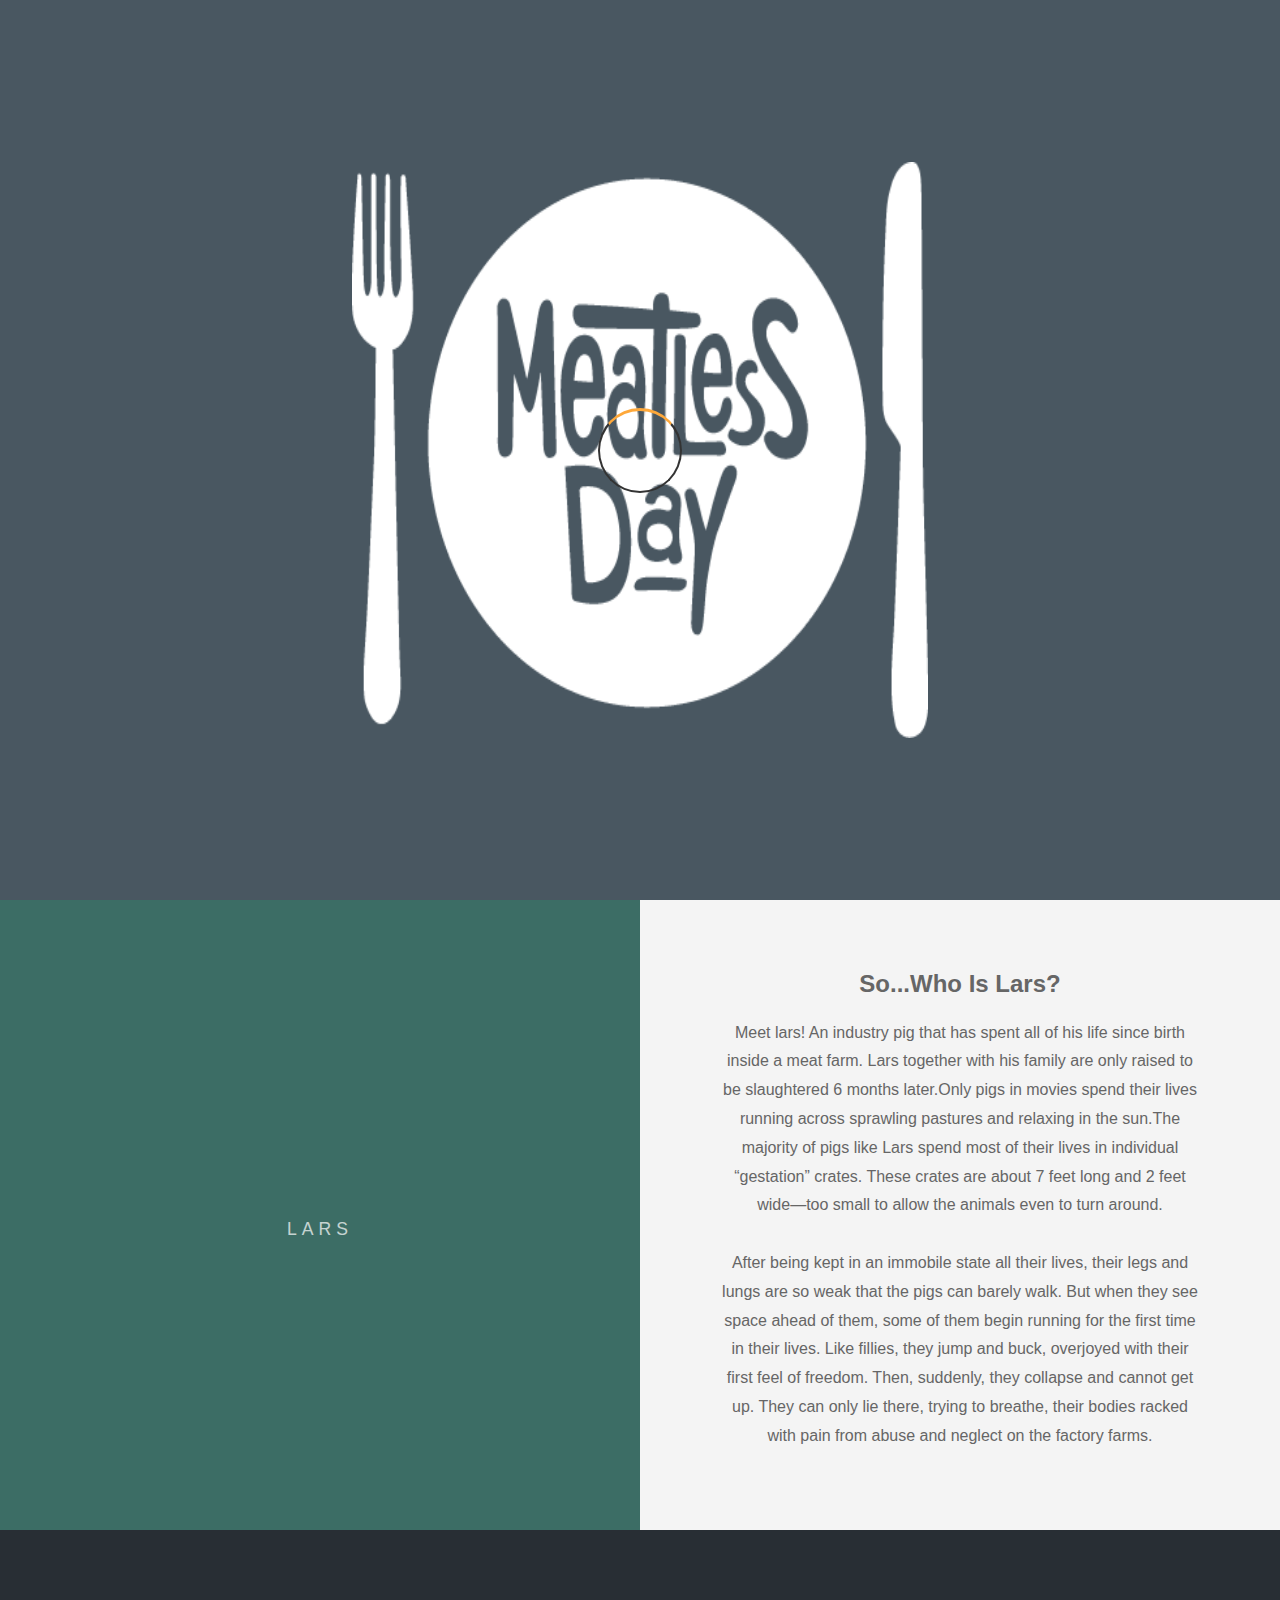
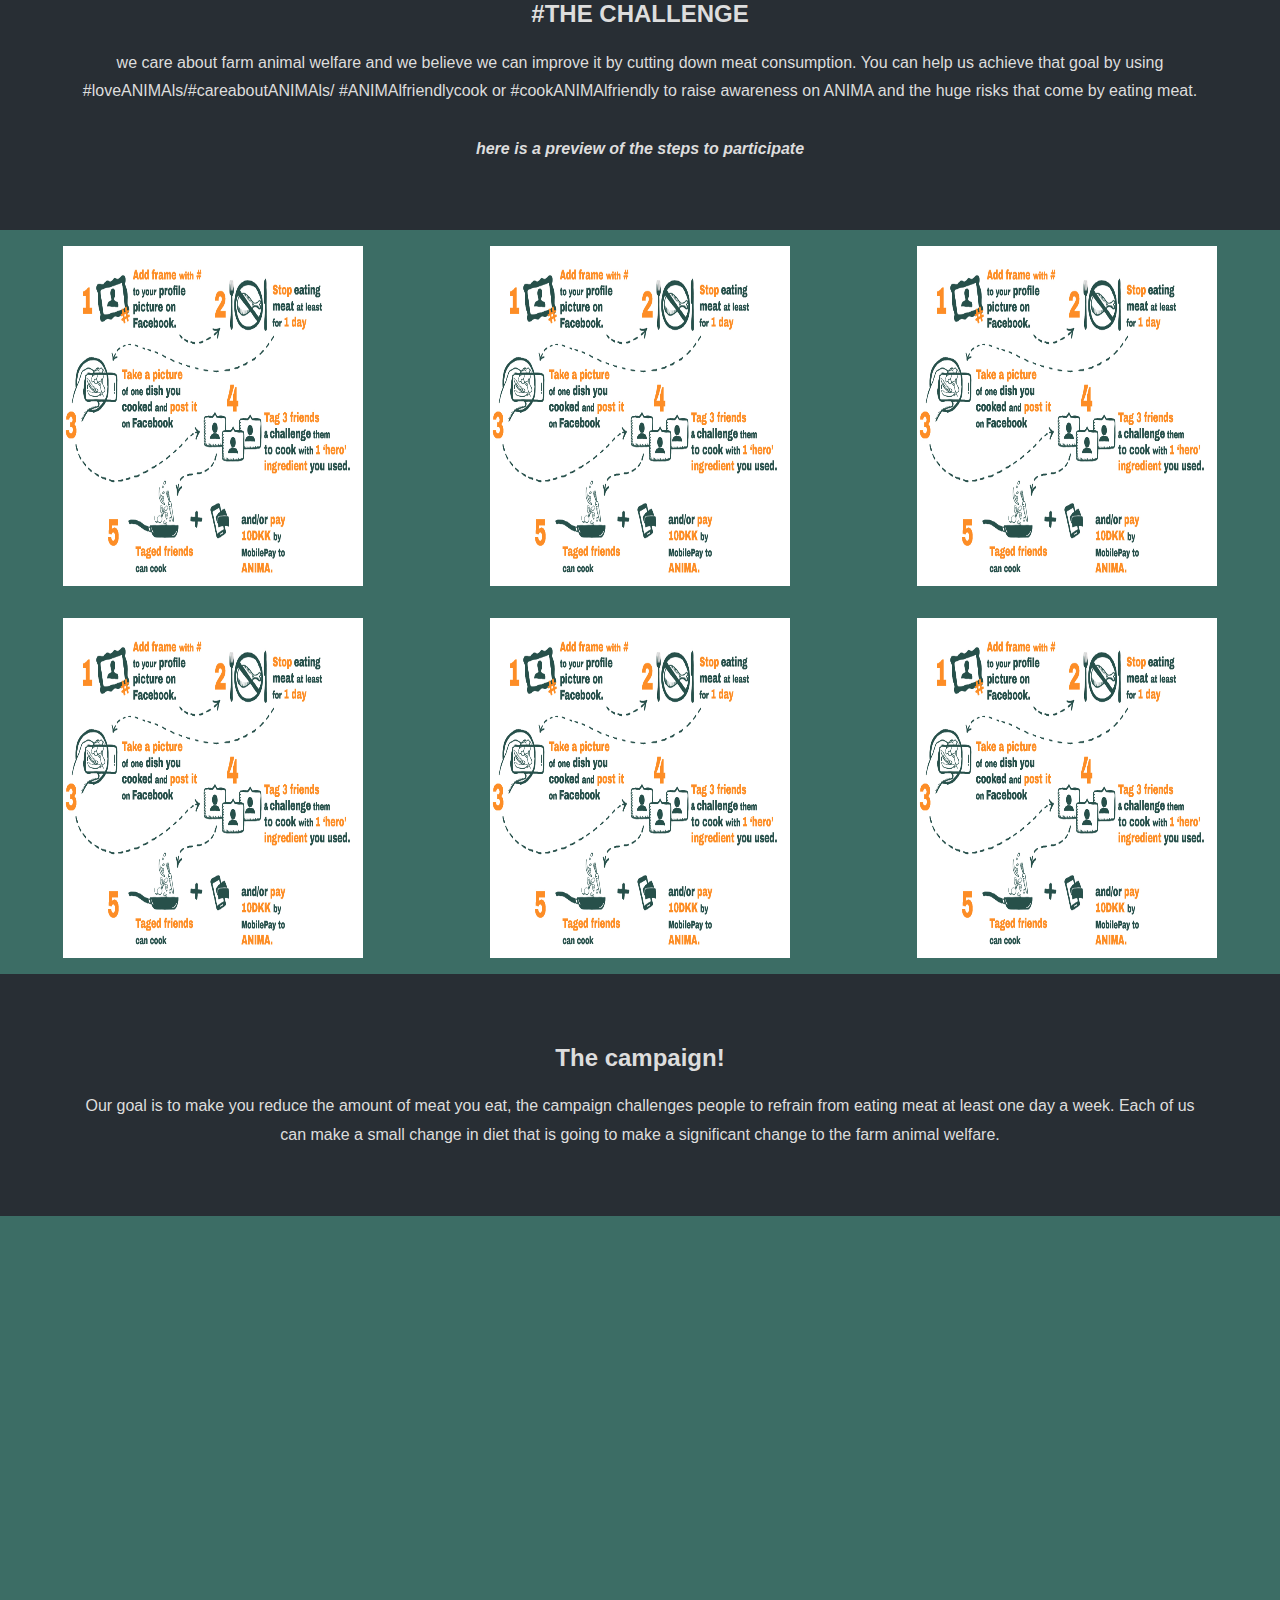
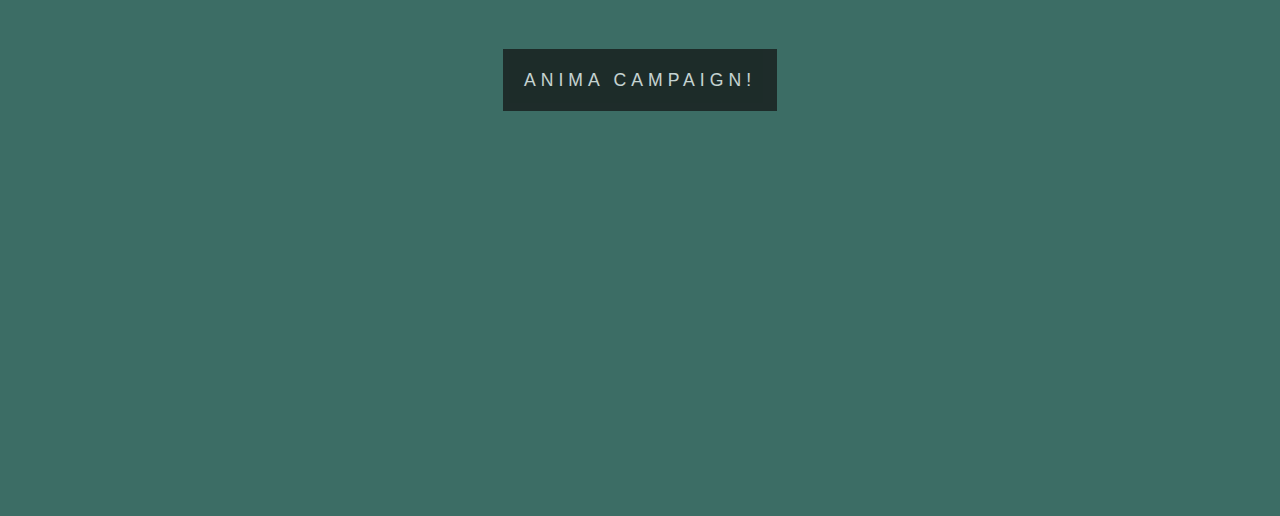
==== index.html @ 34f2face "homepage almost done" ====
<!DOCTYPE html>
<html lang="">

<head>
    <meta charset="utf-8">
    <meta name="viewport" content="width=device-width, initial-scale=1.0">
    <title>Anima Caimpaign</title>
    <link rel="stylesheet" href="style.css">
</head>

<body>
    <header>
        <img src="images/logo_white.png" class="logo" alt="logo">
        <label for="menu" class="burgerMenu">
            &#9776;
        </label>
        <input type="checkbox" id="menu">

        <nav>
            <ul>

                <li><a href="index.html"> Home </a></li>
                <li><a href="OurTeam.html"> Our Team </a></li>
                <li><a href="#"> Challenge </a></li>
                <li><a href="#"> Recipe </a></li>
            </ul>
        </nav>
    </header>
    <!-- Overlay for preloader    -->
    <div id="overlay">
        <img src="images/logo_white.png" class="overlayPicture" alt="ourLogo">
        <div class="spinner"></div>
    </div>
    <!-- Overlay for preloader    -->






    <div class="pimg1">
        <div class="ptext">
            <span class="border">
                Help lars!!
            </span>
        </div>
    </div>

    <div id="wrapperLars">

        <div class="pimg2">
            <div class="ptext">
                <span class="border transp">
                    Lars
                </span>
            </div>
        </div>
        <section class="section section-light">
            <h2>So...Who Is Lars?</h2>
            <p>Meet lars! An industry pig that has spent all of his life since birth inside a meat farm. Lars together with his family are only raised to be slaughtered 6 months later.Only pigs in movies spend their lives running across sprawling pastures and relaxing in the sun.The majority of pigs like Lars spend most of their lives in individual “gestation” crates. These crates are about 7 feet long and 2 feet wide—too small to allow the animals even to turn around.<br> <br> After being kept in an immobile state all their lives, their legs and lungs are so weak that the pigs can barely walk. But when they see space ahead of them, some of them begin running for the first time in their lives.
                Like fillies, they jump and buck, overjoyed with their first feel of freedom. Then, suddenly, they collapse and cannot get up. They can only lie there, trying to
                breathe, their bodies racked with pain from abuse and neglect on the factory farms.
            </p>
        </section>

    </div>

    <section class="section section-dark">
        <h2>#THE CHALLENGE</h2>
        <p>we care about farm animal welfare and we believe we can improve it by cutting down meat consumption. You can help us achieve that goal by using #loveANIMAls/#careaboutANIMAls/
           #ANIMAlfriendlycook or #cookANIMAlfriendly to raise awareness on ANIMA and the huge risks that come by eating meat.<br> <br>
            <b><em>here is a preview of the steps to participate</em></b>


    </section>
    <div class="wrapper">
        <div class="cardHp">
            <div class="front"> <img alt="" width="300" height="340" src="images/challenge.jpg"> </div>
            <div class="back">
                <div class="details">
                    <h2>1st Step<br> <span>Add frame with #</span></h2>
                    <p class="backP">to your profile picture on Facebook
                    </p>
                    <div class="social-icons">
                        <a href="#"></a>
                    </div>
                </div>
            </div>
        </div>

        <div class="cardHp">
            <div class="front"> <img alt="" width="300" height="340" src="images/challenge.jpg"> </div>
            <div class="back">
                <div class="details">
                    <h2>2nd Step <br> <span>Stop</span></h2>
                    <p class="backP">eating meat for at least one day</p>
                    <div class="social-icons">
                        <a href="#"></a>
                    </div>
                </div>
            </div>
        </div>

        <div class="cardHp">
            <div class="front"> <img alt="" width="300" height="340" src="images/challenge.jpg"> </div>
            <div class="back">
                <div class="details">
                    <h2>3rd Step <br> <span>Take a picture</span></h2>
                    <p class="backP">of one dish you cooked and post it on facebook</p>
                    <div class="social-icons">
                        <a href="#"></a>
                    </div>
                </div>
            </div>
        </div>

        <div class="cardHp">
            <div class="front"> <img alt="" width="300" height="340" src="images/challenge.jpg"> </div>
            <div class="back">
                <div class="details">
                    <h2>4th Step <br> <span>Tag 3 friends</span></h2>
                    <p class="backP"> and challenge them to cook with one "hero" ingredient you used</p>
                    <div class="social-icons">
                        <a href="#"></a>
                    </div>
                </div>
            </div>
        </div>

        <div class="cardHp">
            <div class="front"> <img alt="" width="300" height="340" src="images/challenge.jpg"> </div>
            <div class="back">
                <div class="details">
                    <h2>5th Step <br> <span>Tagged friends</span></h2>
                    <p class="backP"> can take the challenge and start cooking</p>
                    <div class="social-icons">
                        <a href="#"></a>
                    </div>
                </div>
            </div>
        </div>

        <div class="cardHp">
            <div class="front"> <img alt="" width="300" height="340" src="images/challenge.jpg"> </div>
            <div class="back">
                <div class="details">
                    <h2>6th Step <br> <span>No idea</span></h2>
                    <p class="backP">i dont know</p>
                    <div class="social-icons">
                        <a href="#"></a>
                    </div>
                </div>
            </div>
        </div>
    </div>



    <section class="section section-dark">
        <h2>The campaign!</h2>
        <p>Our goal is to make you reduce the amount of meat you eat, the campaign challenges people to refrain from eating meat at least one day a week. Each of us can make a small change in diet that is going to make a significant change to the farm animal welfare.
 </p>
    </section>


    <div class="pimg4">
        <div class="ptext">
            <a target="_blank" style="text-decoration: none;" href="https://anima.dk/"><span class="border" id="aboutText">
                Anima Campaign!
            </span></a>
        </div>
    </div>

    <script src="script.js"></script>

</body>

</html>
---- style.css ----
body,
html {
    height: 100;
    margin: 0;
    font-size: 1em;
    font-family: "Lato", sans-serif;
    font-weight: 400;
    line-height: 1.8em;
    color: #666;
    background-color: #3C6D65;
    scroll-behavior: smooth;
}


#ourTeam {
    background-color: rgba(51, 51, 51, 0.8);


}

/********NAVBAR **********************************************/

ul {
    margin: 0;
    padding: 0;
    display: flex;
    background: rgba(51, 51, 51, 0.8);
    justify-content: center;
    align-items: center;
    padding: 1.1em;

}

ul li {
    list-style: none;
    margin: 0 20px;
    transition: 0.5s;
}

ul li a {
    display: inline-block;
    text-decoration: none;
    padding: 5px;
    font-size: 1.2em;
    color: #fff;
    text-transform: uppercase;
    transition: 0.5s;
}

ul:hover li a {
    transform: scale(1.5);
    opacity: .2;
    filter: blur(5px);
}

ul li a:hover {
    transform: scale(2);
    opacity: 1;
    filter: blur(0);
}

ul li a:before {
    content: "";
    position: absolute;
    top: 0;
    left: 0;
    width: 100%;
    height: 100%;
    background: #ff497c;
    transition: transform 1s;
    transform-origin: right;
    transform: scaleX(0);
    z-index: -1;

}

ul li a:hover:before {
    transition: transform 1s;
    transform-origin: left;
    transform: scaleX(1);

}

nav {
    display: none;
}

#menu:checked ~ nav {
    display: block;

}

#menu {
    display: none;

}

.burgerMenu {
    float: right;
    position: absolute;
    top: 0;
    right: 0;
    z-index: 2;
    color: yellowgreen;
    margin-right: 1.5em;
    margin-top: .5em;
    font-size: 2em;
    cursor: pointer;
}


/******** end of navbar NAVBAR  **********************************************/



/******** home page and sections **********************************************/




.pimg2,
.pimg3,
 .aboutIMG {
    position: relative;
    opacity: 0.70;
    background-position: cover;
    background-size: cover;
    background-repeat: no-repeat;

    background-attachment: fixed;
    /* if YOU WANT TO REMOVE THE PARALLAX EFFECT THEN DO THIS :D
    fixed = parallax
    scroll = normal
    */
}

.pimg1{
 position: relative;
    opacity: 0.70;
    background-position: center;
    background-size: contain;
    background-repeat: no-repeat;

    background-attachment: fixed;
    /* if YOU WANT TO REMOVE THE PARALLAX EFFECT THEN DO THIS :D
    fixed = parallax
    scroll = normal
    */
}
.pimg4{
position: relative;
    opacity: 0.70;
    background-position: center;
    background-size: contain;
    background-repeat: no-repeat;

    background-attachment: fixed;
    /* if YOU WANT TO REMOVE THE PARALLAX EFFECT THEN DO THIS :D
    fixed = parallax
    scroll = normal
    */
}

.pimg1 {
    background-image: url(images/landing.png);
    min-height:100vh;

}

.pimg2 {
    background-image: url(images/lars.jpg);
    min-height: 70vh;

}

.pimg3 {
    background-image: url(images/last.jpeg);
    min-height: 45vh;
}

.pimg4 {
    background-image: url(images/Anima_logo3.png);
    min-height: 100vh;

}.aboutIMG {
    background-image: url(images/team.jpg);
    min-height: 100vh;

}

.section {
    text-align: center;
    padding: 50px 80px;

}

.section-light {
    background-color: #f4f4f4;
    color: #666;
}

.section-dark {
    background-color: #282e34;
    color: #ddd;
}

.ptext {
    position: absolute;
    top: 50%;
    width: 100%;
    text-align: center;
    color: #000;
    font-size: 1.1em;
    letter-spacing: 5px;
    text-transform: uppercase;
}



.ptext .border {
    background-color: #111;
    color: #fff;
    padding: 1.2em;

}

.ptext .border.transp {
    background-color: transparent;

}

#aboutText{
    animation:glow 2s alternate infinite;
  cursor: pointer;
}
#aboutText:hover{
   background-color: #ff497c;
}


@keyframes glow {
  from {
    box-shadow: 0 0 10px -10px #aef4af;
  }
  to {
    box-shadow: 0 0 10px 10px #a4f287;
  }
}


/******** end of  home page and sections **********************************************/





/******** About us card **********************************************/



.wrapper {
    display: grid;
          grid-template-columns: repeat(auto-fit, minmax(300px, 2fr));
          grid-gap: 2em;
    padding: 0 1em;
     padding-top: 1em;
    padding-bottom: 1em;

}

.card {
    position: relative;
    top: 50%;
    left: 50%;
    transform: translate(-50%, -50%);
    width: 300px;
    height: 340px;
    transform-style: preserve-3d;
    perspective: 600px;
    transition: 0.5s;
    display: none;



}

.card .front {
    position: absolute;
    top: 0;
    left: 0;
    width: 100%;
    height: 100%;
    background: #000;
    backface-visibility: hidden;
    transform: rotateX(0deg);
    transition: 0.5s;
}

.card:hover .front {
    transform: rotateX(-180deg);



}




.card .back {
    position: absolute;
    top: 0;
    left: 0;
    width: 100%;
    height: 100%;
    background: #000;
    backface-visibility: hidden;
    transform: rotateX(180deg);
    transition: 0.5s;
    overflow-x: hidden;

}


.card:hover .back {
    transform: rotateX(0deg);



}

.card .back:before {
    content: "";
    position: absolute;
    top: 0;
    left: -50%;
    width: 100%;
    height: 100%;
    background: rgba(225, 225, 225, 0.2);




}

.card .back .details {
    position: absolute;
    top: 50%;
    left: 0;
    transform: translateY(-50%);
    width: 100%;
    text-align: center;
    padding: 20px;
    box-sizing: border-box;
}

.card .back .details h2 {
    margin: 0;
    padding: 0;
    font-size: 24px;
    color: #fff;
}


.card .back .details h2 span {
    color: #a7a7a7;
    font-size: 16px;
}






.logo {
    width: 125px;
    height: 125px;
    position: absolute;
    z-index: 1;
    margin-left: 1em;
    margin-top: .5em;
    cursor: pointer;
}



/******** quote box **********************************************/

.box {
    position: relative;
    top: 50%;
    left: 50%;
    transform: translate(-50%, -50%);
    width: 450px;
    height: 350px;
    transform-style: preserve-3d;
    perspective: 2000px;
    transition: 0.5s;
}

.box:before {
    content: "";
    position: absolute;
    top: 0;
    left: 0;
    width: 100%;
    height: 100%;
    background: transparent;
    border-top: 20px solid #fff;
    border-left: 20px solid #fff;
    box-sizing: border-box;
}

.box:after {
    content: "";
    position: absolute;
    top: 0;
    left: 0;
    width: 100%;
    height: 100%;
    background: transparent;
    border-bottom: 20px solid #fff;
    border-right: 20px solid #fff;
    box-sizing: border-box;
}



.box .text {
    position: absolute;
    top: 30px;
    left: -30px;
    background: #262626;
    width: calc(100% + 60px);
    height: calc(100% - 60px);
    transition: 0.5s;
}

.box:hover .text {
    transform: rotateY(20deg) skewY(-5deg);


}

.box:hover {
    transform: translate(-50%, -50%) rotateY(-30deg) skewY(5deg);


}

.text div {
    position: absolute;
    top: 50%;
    left: 0;
    width: 100%;
    transform: translateY(-50%);
    padding: 40px 80px;
    box-sizing: border-box;
    text-align: center;
    z-index: 3;
}

.text div h1 {
    margin: 0 0 20px;
    padding: 0;
    color: #fff;
}

.text div p {
    margin: 0 0 20px;
    padding: 0;
    color: #fff;
    font-size: 1.2em;


}

#spansQ {
    width: 30px;
    height: 30px;
    background: #fff;
    color: #262626;
    text-align: center;
    line-height: 80px;
    font-size: 100px;
    position: absolute;
    font-weight: 900;
    padding: 23px;
}


.quote1 {
    top: 0;
    left: 0;
}

.quote2 {
    bottom: 0;
    right: 0;
    z-index: 1;
}
.wrapperQuote {
    position: relative;
     display: grid;
          grid-template-columns: repeat(auto-fit, minmax(500px, 2fr));
          grid-gap: 2em;
    margin-top: 1em;


}

/******** end of quote box **********************************************/


/******** preloader **********************************************/
.spinner {
    width: 80px;
    height: 80px;
    border: 2px solid #333;
    position: absolute;
    border-radius: 100%;
    top:0;
    left: 0;
    right: 0;
    bottom: 0;
    margin: auto;
    border-top: 3px solid #FEA83A;
    animation:  spin 1s infinite linear;
}


@keyframes spin {

    from {
        transform: rotate(0deg);
    }to{
        transform: rotate(360deg);

}






}

#overlay {
    height: 100%;
    width: 100%;
    background:#495761;
    z-index: 9999;
    position: fixed;
    left: 0;
    top: 0;
}

.overlayPicture {
     position: absolute;
    top: 50%;
    left: 50%;
    transform: translate(-50%, -50%);
     height: 45vw;
    width: 45vw;
}

/********end of preloader **********************************************/

/********HOMEPAGE**********************************************/


#wrapperLars {
    display: grid;
          grid-template-columns: repeat(auto-fit, minmax(400px, 2fr));


}

.cardHp {
    position: relative;
    top: 50%;
    left: 50%;
    transform: translate(-50%, -50%);
    width: 300px;
    height: 340px;
    transform-style: preserve-3d;
    perspective: 600px;
    transition: 0.5s;



}

.cardHp .front {
    position: absolute;
    top: 0;
    left: 0;
    width: 100%;
    height: 100%;
    background: #000;
    backface-visibility: hidden;
    transform: rotateX(0deg);
    transition: 0.5s;
}

.cardHp:hover .front {
    transform: rotateX(-180deg);



}




.cardHp .back {
    position: absolute;
    top: 0;
    left: 0;
    width: 100%;
    height: 100%;
    background: #000;
    backface-visibility: hidden;
    transform: rotateX(180deg);
    transition: 0.5s;
    overflow-x: hidden;

}


.cardHp:hover .back {
    transform: rotateX(0deg);



}

.cardHp .back:before {
    content: "";
    position: absolute;
    top: 0;
    left: -50%;
    width: 100%;
    height: 100%;
    background: rgba(225, 225, 225, 0.2);




}

.cardHp .back .details {
    position: absolute;
    top: 50%;
    left: 0;
    transform: translateY(-50%);
    width: 100%;
    text-align: center;
    padding: 20px;
    box-sizing: border-box;
}

.cardHp .back .details h2 {
    margin: 0;
    padding: 0;
    font-size: 24px;
    color: #fff;
}


.cardHp .back .details h2 span {
    color: #FEA73B;
    font-size: 20px;
}


.backP {
color: #fff;}










/********end of HOMEPAGE**********************************************/
@media all and (max-width: 865px) {

    ul {
        display: block;
        text-align: center;
    }

    ul a {
        margin: .5em;
    }

    nav{
        position: relative;
        z-index: 3;


}
    .burgerMenu {
        z-index: 4;
}



}
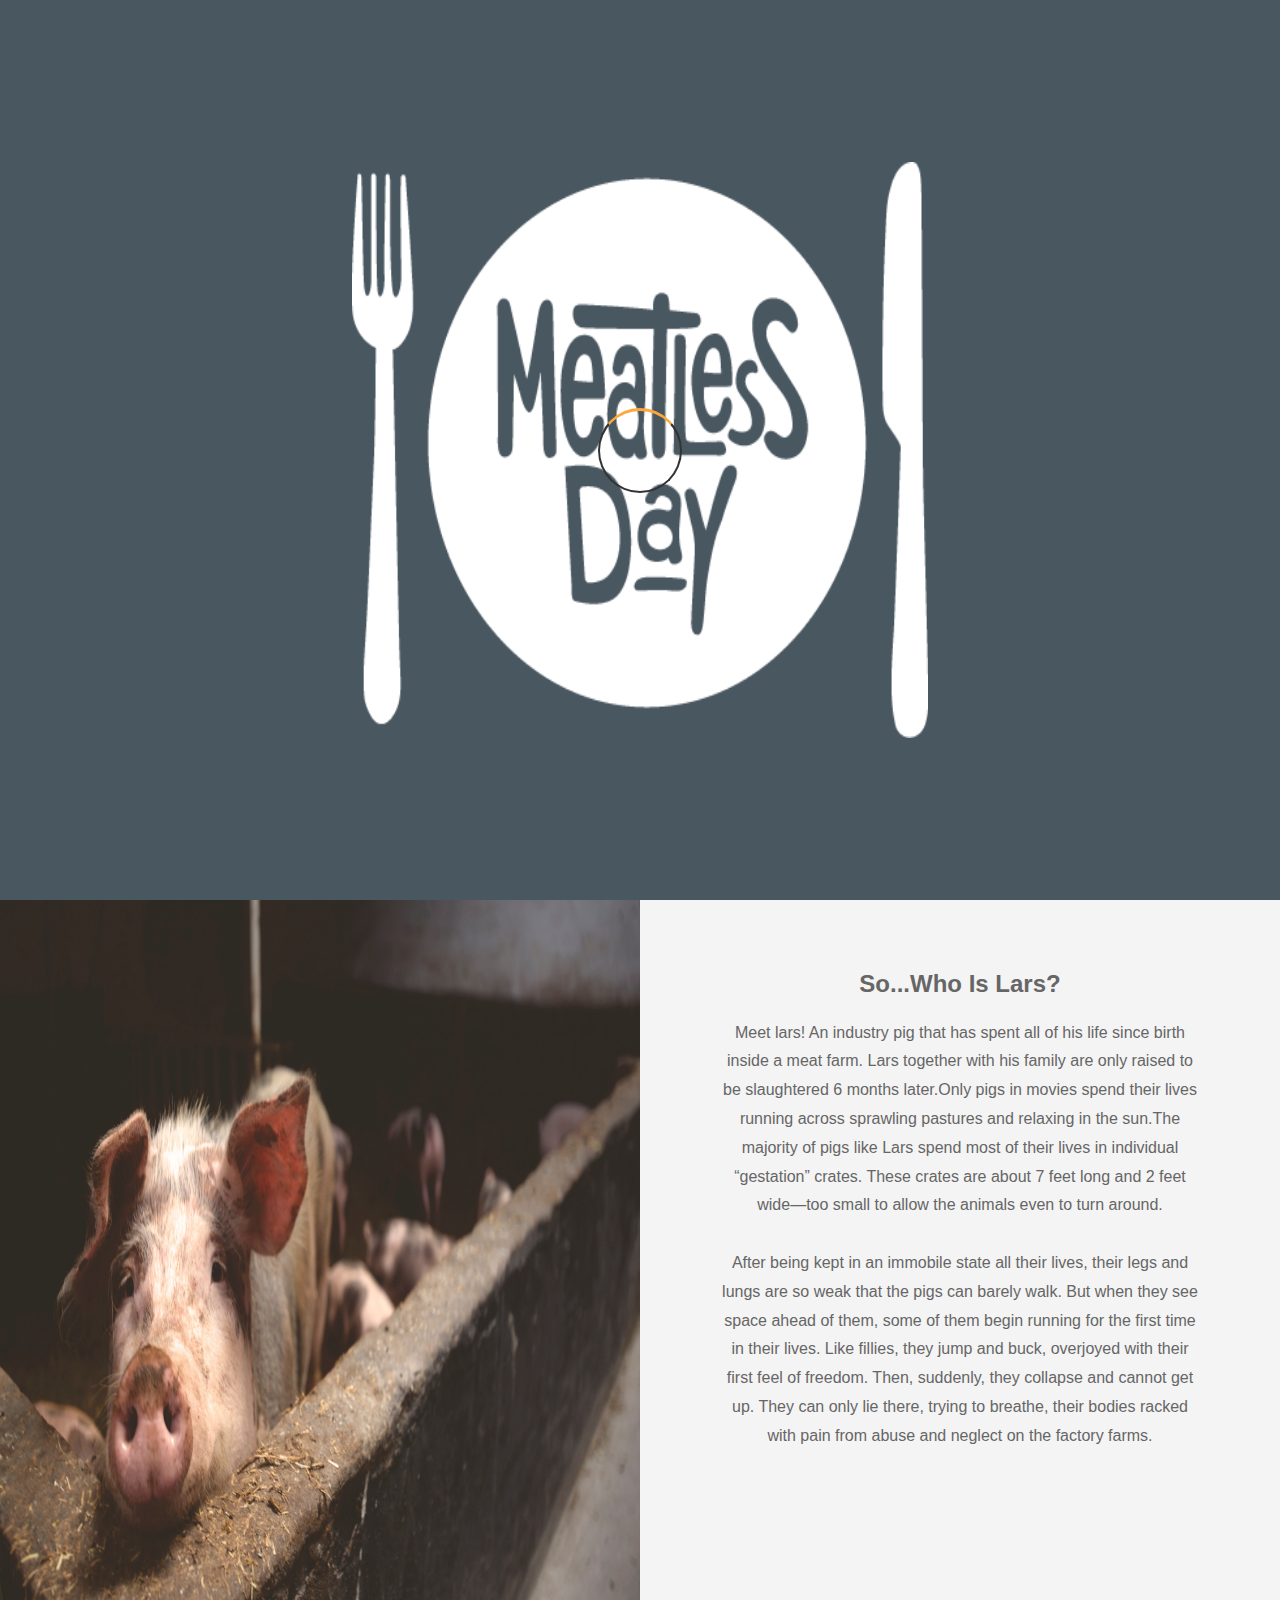
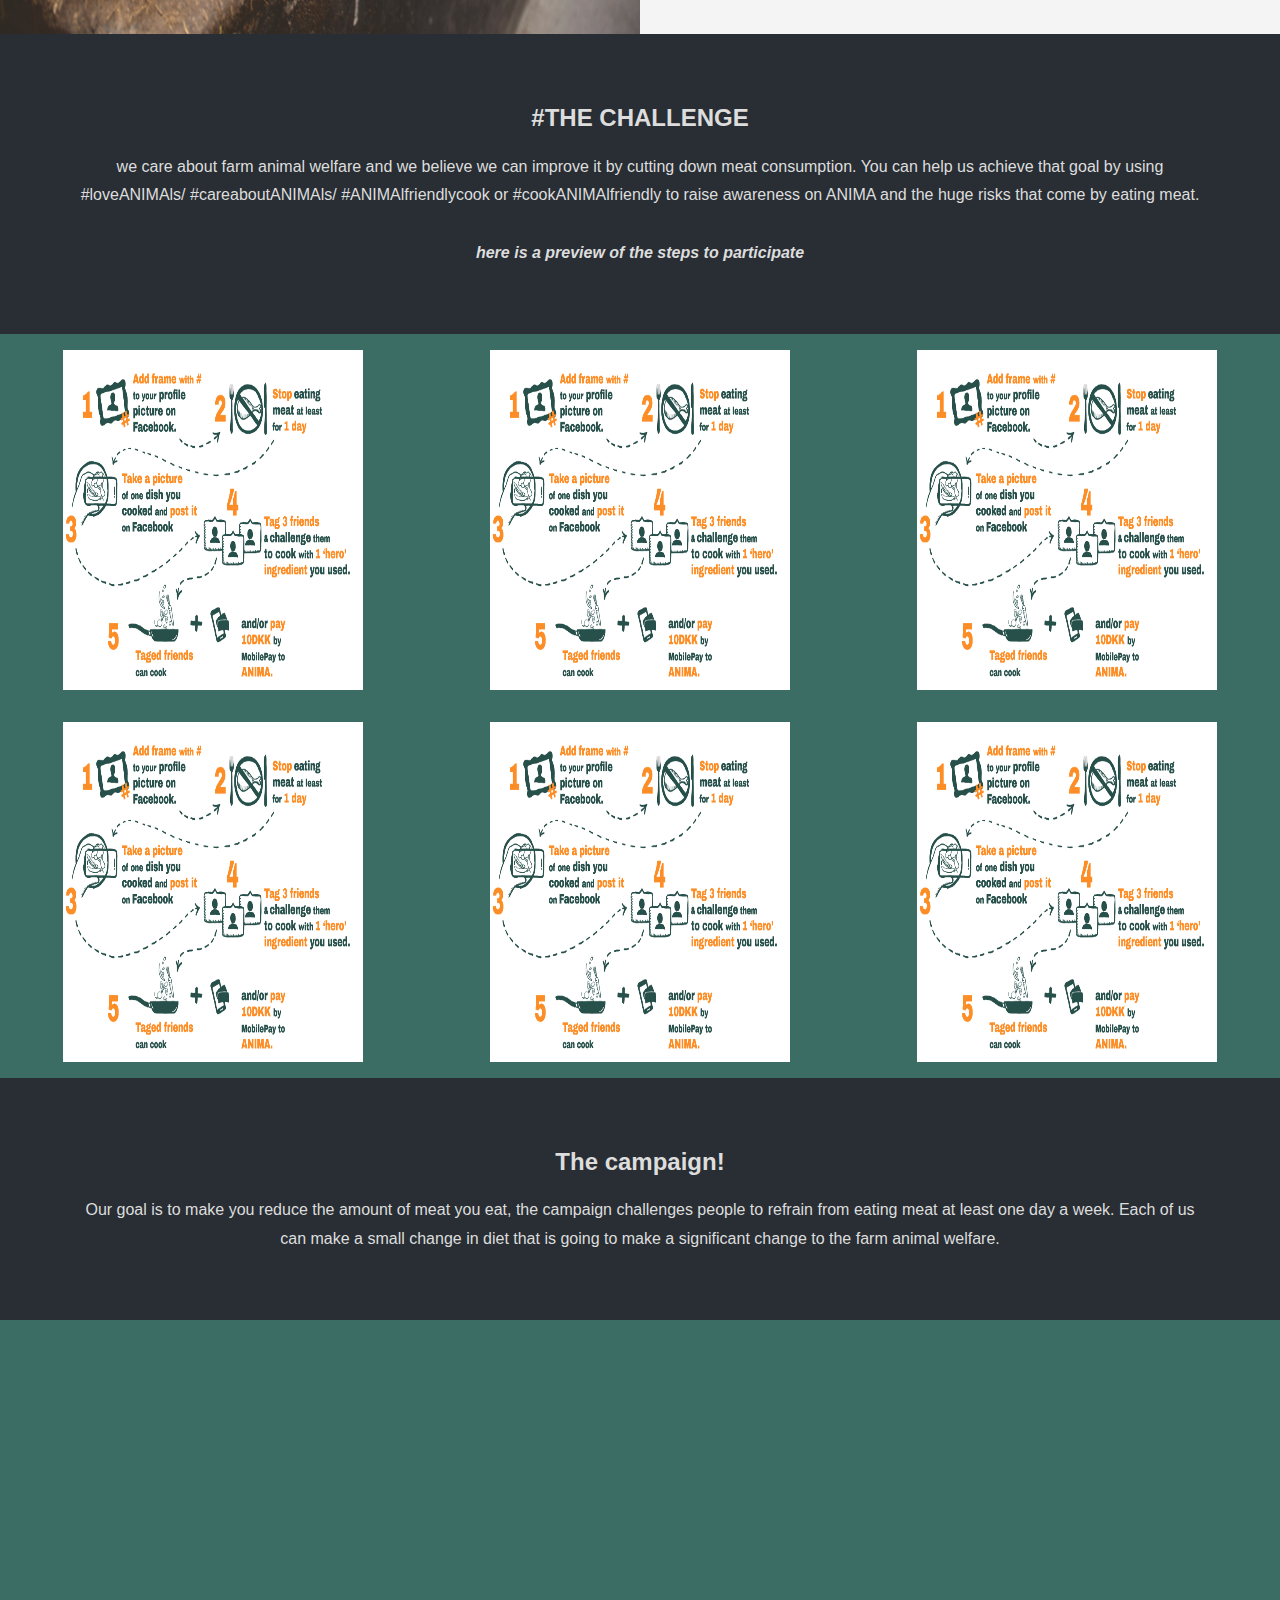
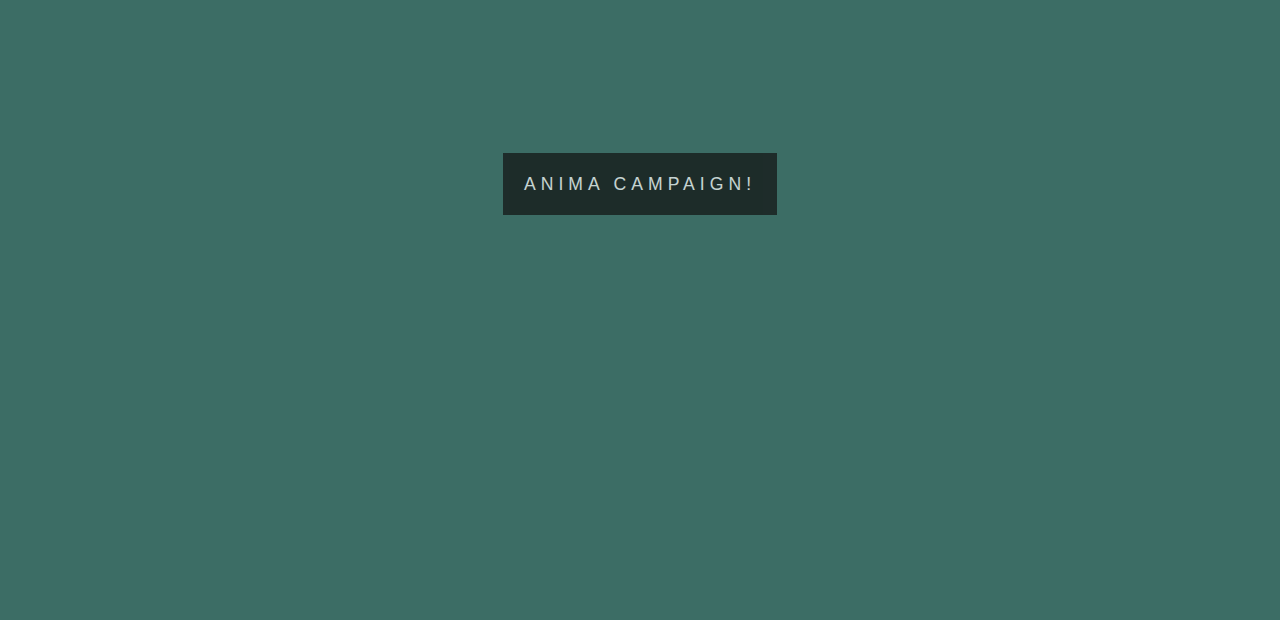
==== commit fbaefb6a: "added slider to homepage" ====
--- a/index.html
+++ b/index.html
@@ -48,13 +48,19 @@
 
     <div id="wrapperLars">
 
-        <div class="pimg2">
-            <div class="ptext">
-                <span class="border transp">
-                    Lars
-                </span>
-            </div>
-        </div>
+      <div id="slider">
+          <figure>
+          <img src="images/lars.jpg" alt="sa">
+          <img src="images/slaughterhouse.jpg" alt="sa">
+          <img src="images/sadPig.jpg" alt="sa">
+          <img src="images/sadEye.jpg" alt="sa">
+          <img src="images/lars.jpg" alt="sa">
+
+
+          </figure>
+      </div>
+
+
         <section class="section section-light">
             <h2>So...Who Is Lars?</h2>
             <p>Meet lars! An industry pig that has spent all of his life since birth inside a meat farm. Lars together with his family are only raised to be slaughtered 6 months later.Only pigs in movies spend their lives running across sprawling pastures and relaxing in the sun.The majority of pigs like Lars spend most of their lives in individual “gestation” crates. These crates are about 7 feet long and 2 feet wide—too small to allow the animals even to turn around.<br> <br> After being kept in an immobile state all their lives, their legs and lungs are so weak that the pigs can barely walk. But when they see space ahead of them, some of them begin running for the first time in their lives.
@@ -64,10 +70,10 @@
         </section>
 
     </div>
-
     <section class="section section-dark">
         <h2>#THE CHALLENGE</h2>
-        <p>we care about farm animal welfare and we believe we can improve it by cutting down meat consumption. You can help us achieve that goal by using #loveANIMAls/#careaboutANIMAls/
+        <p>we care about farm animal welfare and we believe we can improve it by cutting down meat consumption. You can help us achieve that goal by using #loveANIMAls/
+          #careaboutANIMAls/
            #ANIMAlfriendlycook or #cookANIMAlfriendly to raise awareness on ANIMA and the huge risks that come by eating meat.<br> <br>
             <b><em>here is a preview of the steps to participate</em></b>
 
--- a/style.css
+++ b/style.css
@@ -1,5 +1,6 @@
 body,
 html {
+    overflow-x: hidden;
     height: 100;
     margin: 0;
     font-size: 1em;
@@ -119,11 +120,10 @@
 
 
 .pimg2,
-.pimg3,
  .aboutIMG {
     position: relative;
     opacity: 0.70;
-    background-position: cover;
+    background-position:center;
     background-size: cover;
     background-repeat: no-repeat;
 
@@ -173,10 +173,6 @@
 
 }
 
-.pimg3 {
-    background-image: url(images/last.jpeg);
-    min-height: 45vh;
-}
 
 .pimg4 {
     background-image: url(images/Anima_logo3.png);
@@ -563,14 +559,14 @@
     width: 45vw;
 }
 
-/********end of preloader **********************************************/
+/********end of preloader *//**********************************************/
 
 /********HOMEPAGE**********************************************/
 
 
 #wrapperLars {
     display: grid;
-          grid-template-columns: repeat(auto-fit, minmax(400px, 2fr));
+          grid-template-columns: repeat(auto-fit, minmax(550px, 2fr));
 
 
 }
@@ -706,12 +702,90 @@
     .burgerMenu {
         z-index: 4;
 }
-
-
-
-}
-
-
-
-
-
+    .pimg2{
+
+    background-image: url(images/larsMobile.jpg);
+    background-position:center;
+}
+
+
+}
+
+@media all and (min-width: 865px) {
+#slider figure img{
+    float: left;
+    width: 20%;
+    min-height: 65vh;
+    width: 1024px;
+    height: 734px
+
+
+}
+
+
+}
+
+
+
+
+
+
+@media all and (max-width: 700px) {
+    #wrapperLars {
+    display: grid;
+          grid-template-columns: repeat(auto-fit, minmax(400px, 2fr));
+}
+
+
+}
+
+
+
+
+
+
+
+
+#slider {
+    overflow: hidden;
+
+}
+
+#slider figure{
+    position: relative;
+    width: 500%;
+    margin: 0;
+    left: 0;
+    animation: 20s slider infinite;
+}
+
+#slider figure img{
+    float: left;
+    width: 20%;
+
+
+}
+
+@keyframes slider {
+    0%{
+        left: 0;
+    }
+    20%{left: 0;
+    }
+    25%{
+        left: -100%;
+    }
+    45% {left: -100%;
+    }
+    50%{left: -200%;
+    }
+    70%{left: -200%;
+    }
+    75%{left: -300%;
+    }
+    90%{left: -300%;
+    }
+    100%{left: -400%;}
+
+
+}
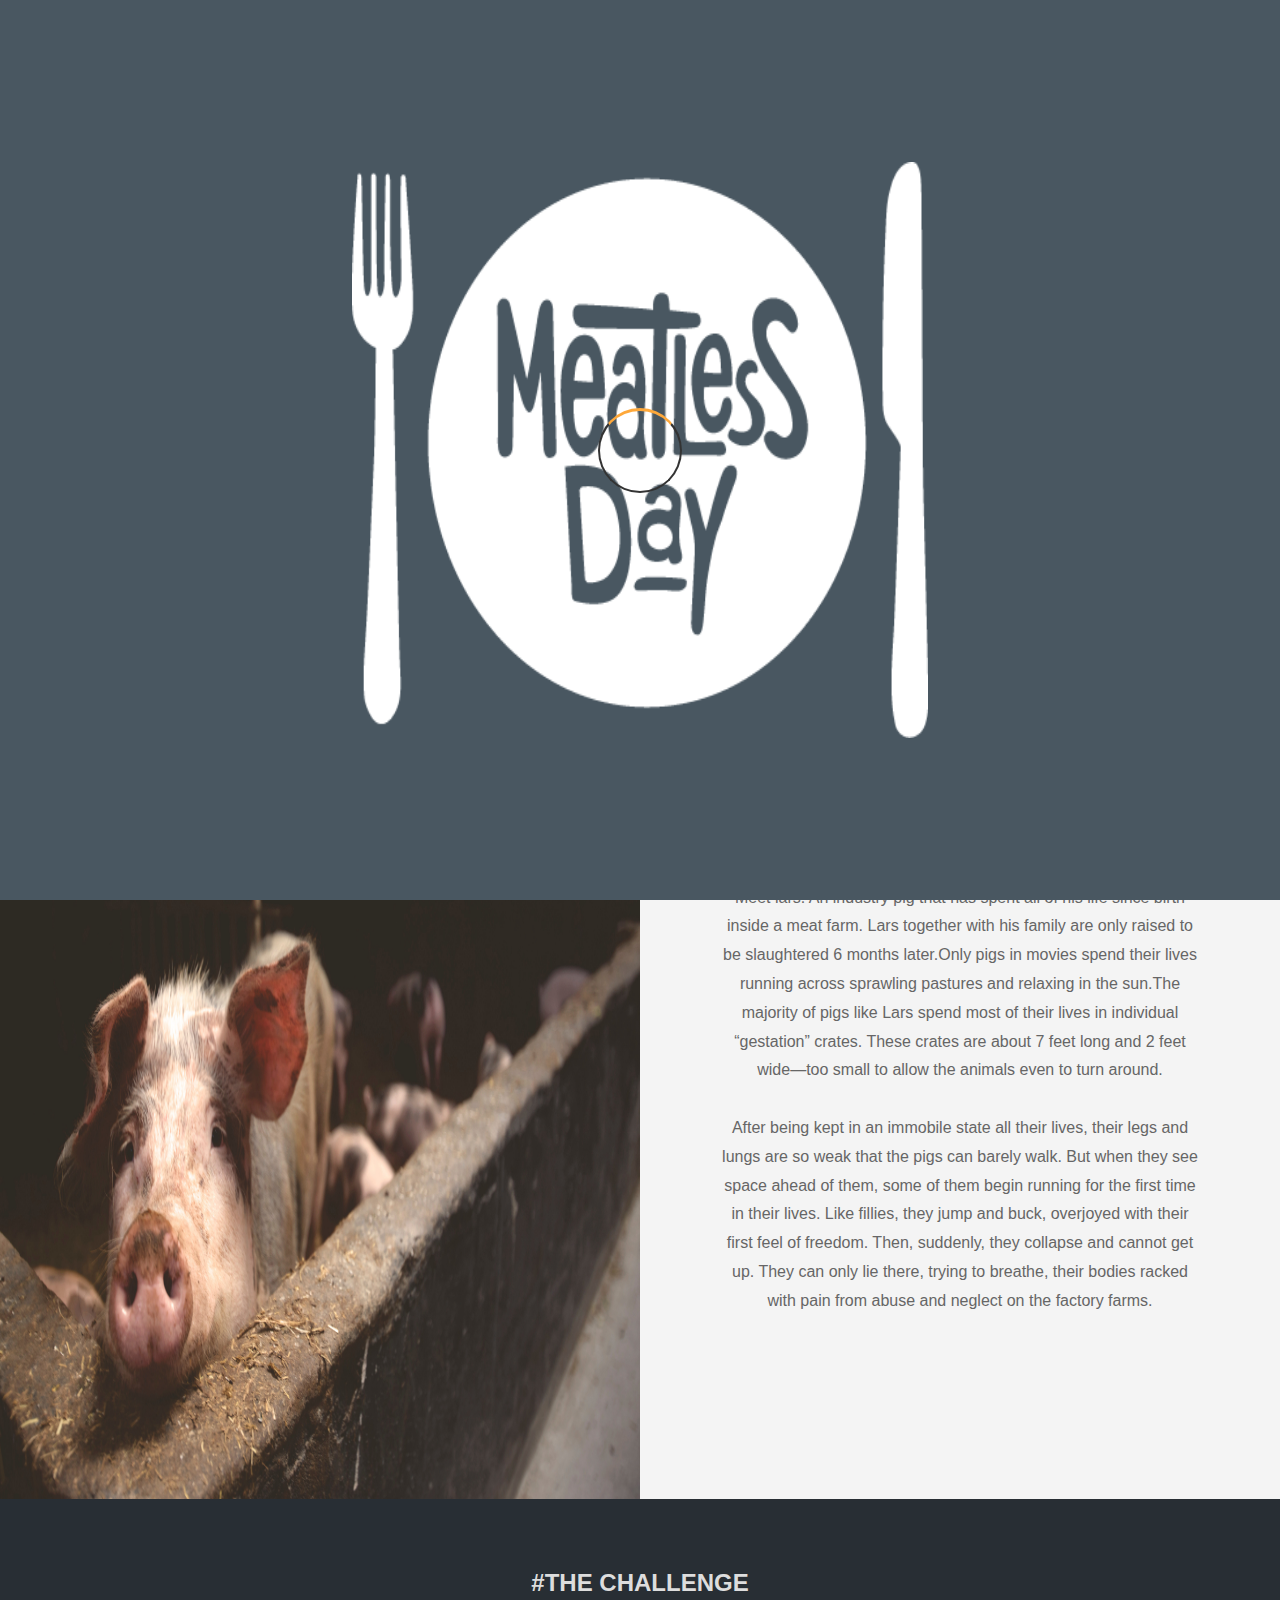
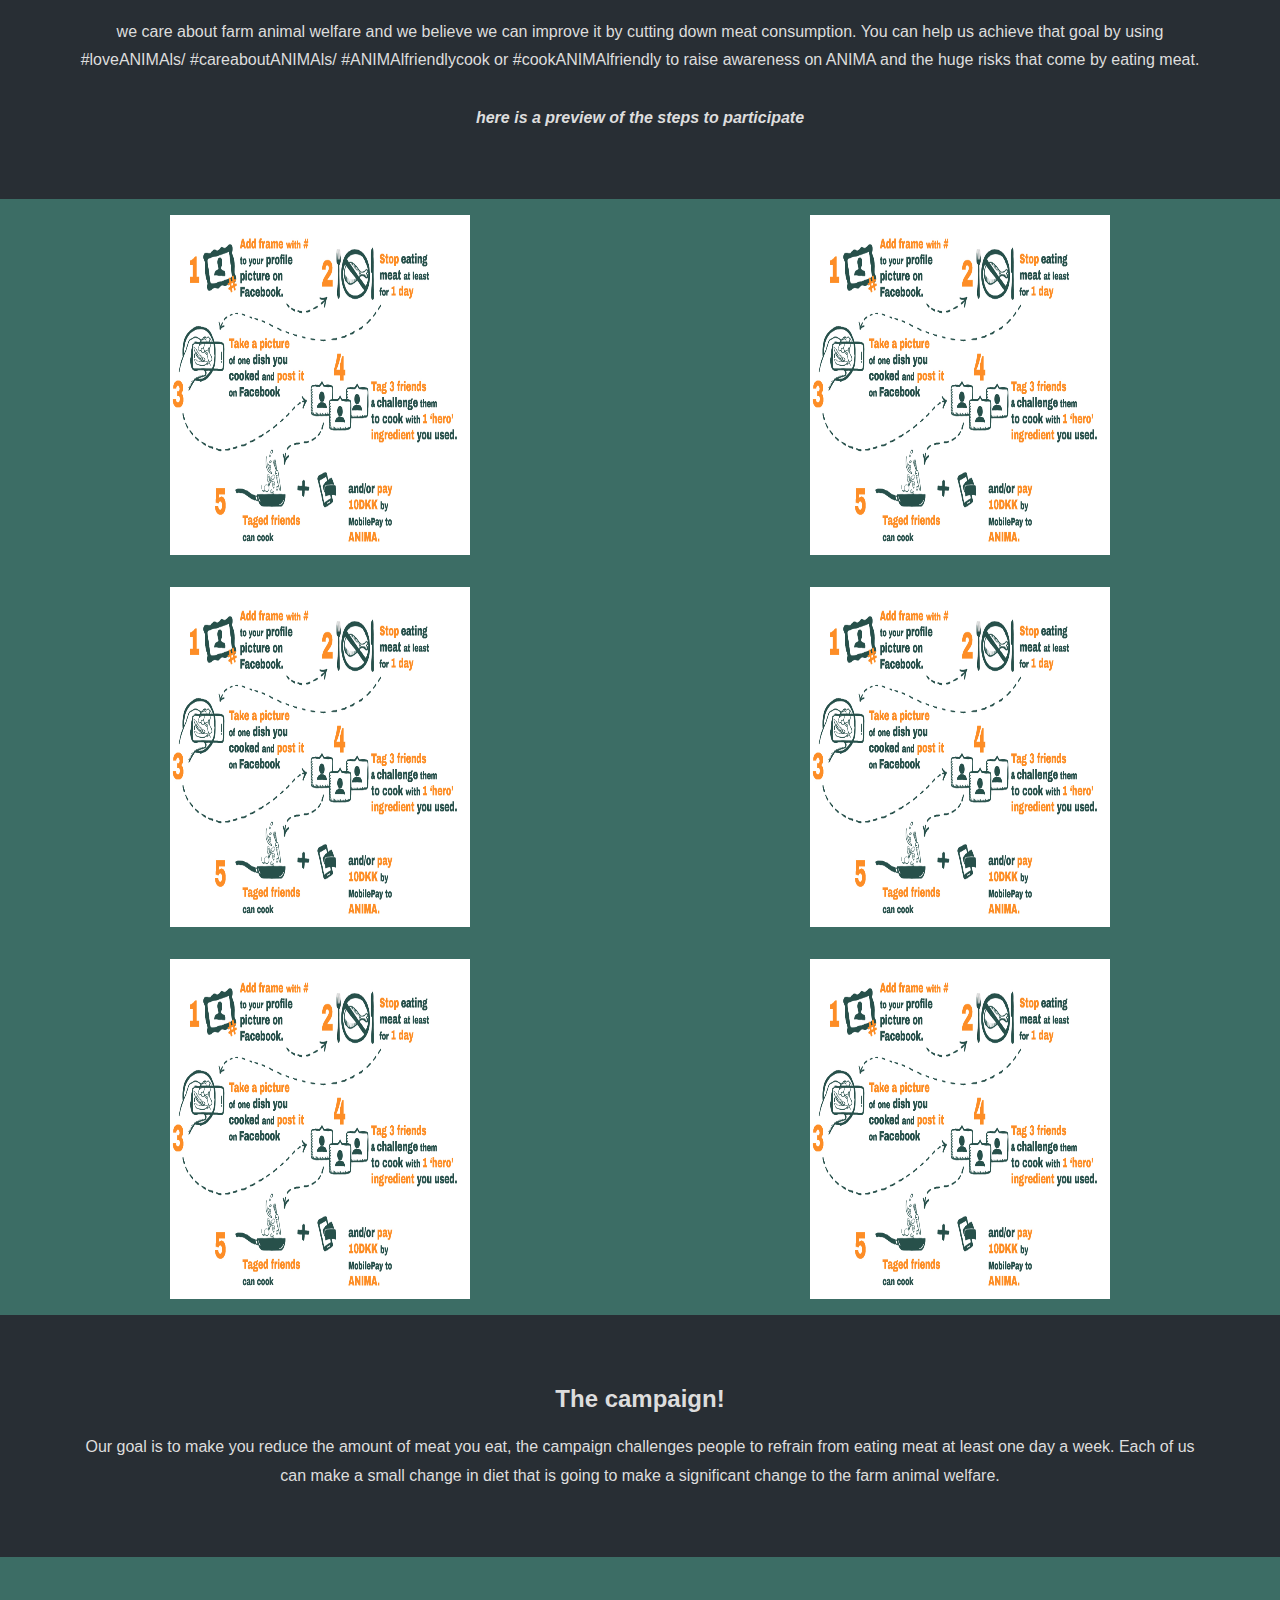
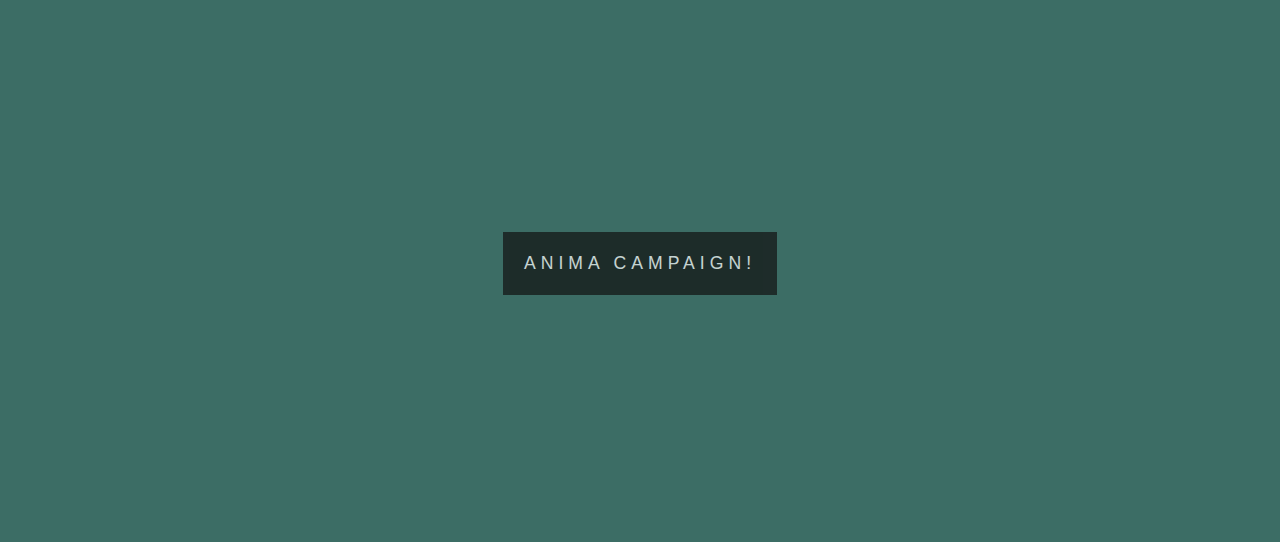
==== commit 19cc3bfb: "changed stuff after the think aloud test" ====
--- a/index.html
+++ b/index.html
@@ -21,8 +21,7 @@
 
                 <li><a href="index.html"> Home </a></li>
                 <li><a href="OurTeam.html"> Our Team </a></li>
-                <li><a href="#"> Challenge </a></li>
-                <li><a href="#"> Recipe </a></li>
+                <li><a href="recipes.html"> Recipe </a></li>
             </ul>
         </nav>
     </header>
@@ -40,9 +39,9 @@
 
     <div class="pimg1">
         <div class="ptext">
-            <span class="border">
+            <a  href="#portal" style="text-decoration: none" ><span class="border">
                 Help lars!!
-            </span>
+            </span></a>
         </div>
     </div>
 
@@ -61,7 +60,7 @@
       </div>
 
 
-        <section class="section section-light">
+        <section class="section section-light" id="portal">
             <h2>So...Who Is Lars?</h2>
             <p>Meet lars! An industry pig that has spent all of his life since birth inside a meat farm. Lars together with his family are only raised to be slaughtered 6 months later.Only pigs in movies spend their lives running across sprawling pastures and relaxing in the sun.The majority of pigs like Lars spend most of their lives in individual “gestation” crates. These crates are about 7 feet long and 2 feet wide—too small to allow the animals even to turn around.<br> <br> After being kept in an immobile state all their lives, their legs and lungs are so weak that the pigs can barely walk. But when they see space ahead of them, some of them begin running for the first time in their lives.
                 Like fillies, they jump and buck, overjoyed with their first feel of freedom. Then, suddenly, they collapse and cannot get up. They can only lie there, trying to
@@ -79,9 +78,9 @@
 
 
     </section>
-    <div class="wrapper">
-        <div class="cardHp">
-            <div class="front"> <img alt="" width="300" height="340" src="images/challenge.jpg"> </div>
+    <div class="wrapperHome">
+        <div class="cardHp" >
+            <div class="front" > <img alt="" width="300" height="340" src="images/challenge.jpg"> </div>
             <div class="back">
                 <div class="details">
                     <h2>1st Step<br> <span>Add frame with #</span></h2>
--- a/style.css
+++ b/style.css
@@ -9,6 +9,7 @@
     line-height: 1.8em;
     color: #666;
     background-color: #3C6D65;
+    -webkit-overflow-scrolling: touch;
     scroll-behavior: smooth;
 }
 
@@ -119,7 +120,7 @@
 
 
 
-.pimg2,
+.pimg0,.pimg2,
  .aboutIMG {
     position: relative;
     opacity: 0.70;
@@ -130,7 +131,7 @@
     background-attachment: fixed;
     /* if YOU WANT TO REMOVE THE PARALLAX EFFECT THEN DO THIS :D
     fixed = parallax
-    scroll = normal
+    scroll = normalllllll
     */
 }
 
@@ -140,19 +141,23 @@
     background-position: center;
     background-size: contain;
     background-repeat: no-repeat;
-
+    background-image: url(images/pig_1-3.png);
+    min-height:85vh;
     background-attachment: fixed;
     /* if YOU WANT TO REMOVE THE PARALLAX EFFECT THEN DO THIS :D
     fixed = parallax
     scroll = normal
     */
 }
+
 .pimg4{
 position: relative;
     opacity: 0.70;
     background-position: center;
     background-size: contain;
     background-repeat: no-repeat;
+    min-height: 65vh;
+        background-image: url(images/Anima_logo3.png);
 
     background-attachment: fixed;
     /* if YOU WANT TO REMOVE THE PARALLAX EFFECT THEN DO THIS :D
@@ -161,11 +166,31 @@
     */
 }
 
-.pimg1 {
-    background-image: url(images/landing.png);
-    min-height:100vh;
-
-}
+.pimg5{
+    position: relative;
+    opacity: 0.70;
+    background-position: center;
+    background-size: contain;
+    background-repeat: no-repeat;
+    background-image: url(images/barn.png);
+    min-height:85vh;
+    background-attachment: fixed;
+    /* if YOU WANT TO REMOVE THE PARALLAX EFFECT THEN DO THIS :D
+    fixed = parallax
+    scroll = normal
+    */
+
+
+
+}
+
+.pimg0{background-image: url(images/blackberries.jpg);
+        min-height:90vh;
+
+
+
+}
+
 
 .pimg2 {
     background-image: url(images/lars.jpg);
@@ -174,13 +199,9 @@
 }
 
 
-.pimg4 {
-    background-image: url(images/Anima_logo3.png);
-    min-height: 100vh;
-
-}.aboutIMG {
+.aboutIMG {
     background-image: url(images/team.jpg);
-    min-height: 100vh;
+    min-height: 62vh;
 
 }
 
@@ -274,7 +295,6 @@
     transform-style: preserve-3d;
     perspective: 600px;
     transition: 0.5s;
-    display: none;
 
 
 
@@ -673,15 +693,61 @@
 color: #fff;}
 
 
-
-
-
-
-
-
-
-
 /********end of HOMEPAGE**********************************************/
+
+
+/* recipes page /////////////////////////////////////*/
+
+.description {
+    color: #333;
+    margin-left: .5em;
+
+}
+
+.h1Recipes {
+    color: #fff;
+    text-align: center;
+    font-weight: 900;
+    font-size: 3em;
+}
+
+.headH2 {
+    color: #333;
+    text-align: center;
+}
+
+.recipeImg {
+    width:100%;
+    height: 100%;
+
+}
+
+#wrapperRecipes {
+     display: grid;
+          grid-template-columns: repeat(auto-fit, minmax(440px, 2fr));
+    grid-gap: 1.5em;
+
+
+}
+
+.dishes {
+     margin: 1em;
+    border: 2px solid #fff;
+    background-color:#fff;
+    border-radius: 5%;
+    overflow: hidden;
+
+}
+
+
+
+/* end of recipes page /////////////////////////////////////*/
+
+
+/* mediaqueries /////////////////////////////////////*/
+
+
+
 @media all and (max-width: 865px) {
 
     ul {
@@ -736,15 +802,20 @@
           grid-template-columns: repeat(auto-fit, minmax(400px, 2fr));
 }
 
-
-}
-
-
-
-
-
-
-
+    #wrapperRecipes {
+     display: grid;
+          grid-template-columns: repeat(auto-fit, minmax(325px, 2fr));
+    grid-gap: 1.5em;
+
+
+}
+}
+
+
+/*  end ofmediaqueries /////////////////////////////////////*/
+
+
+/*  slider for the pictures /////////////////////////////////////*/
 
 #slider {
     overflow: hidden;
@@ -789,3 +860,16 @@
 
 
 }
+/*  end of slider for the pictures /////////////////////////////////////*/
+
+
+
+
+.wrapperHome {
+     display: grid;
+          grid-template-columns: repeat(auto-fit, minmax(400px, 2fr));
+          grid-gap: 2em;
+    padding: 0 1em;
+     padding-top: 1em;
+    padding-bottom: 1em;
+}
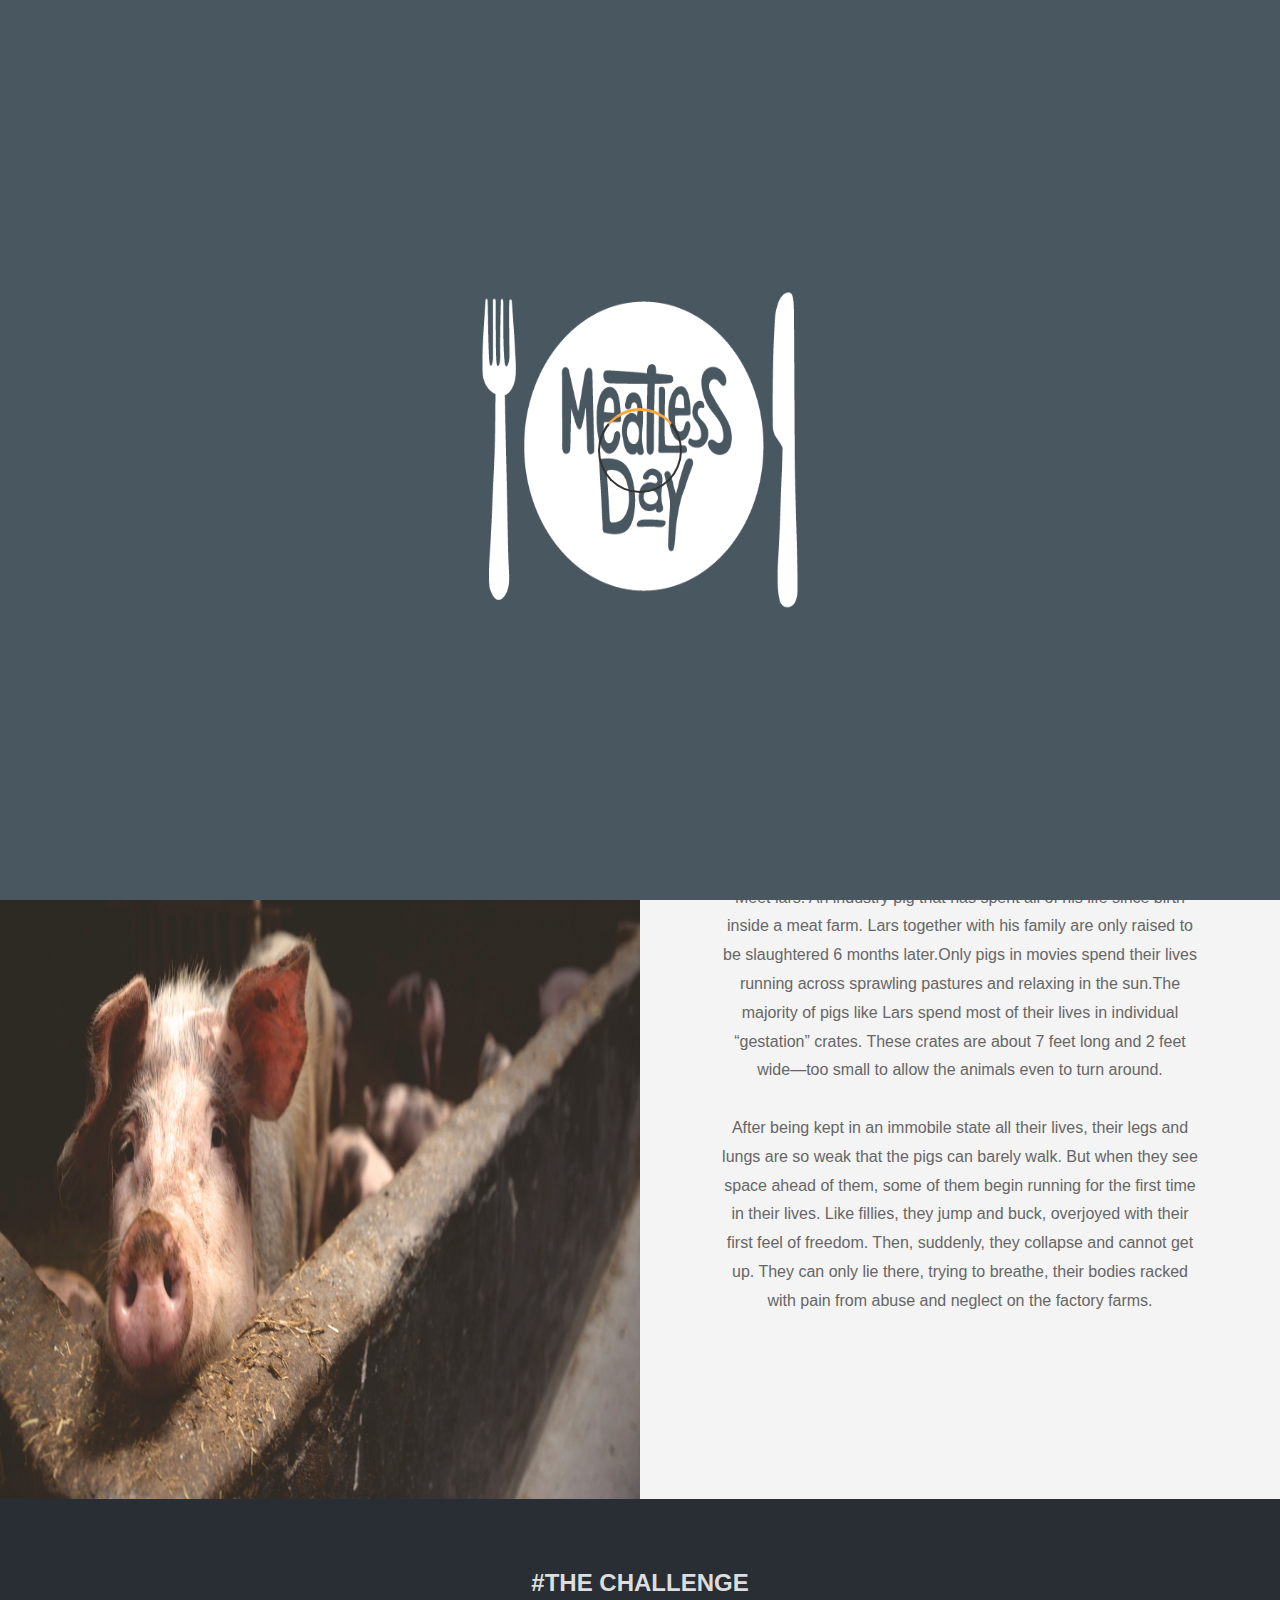
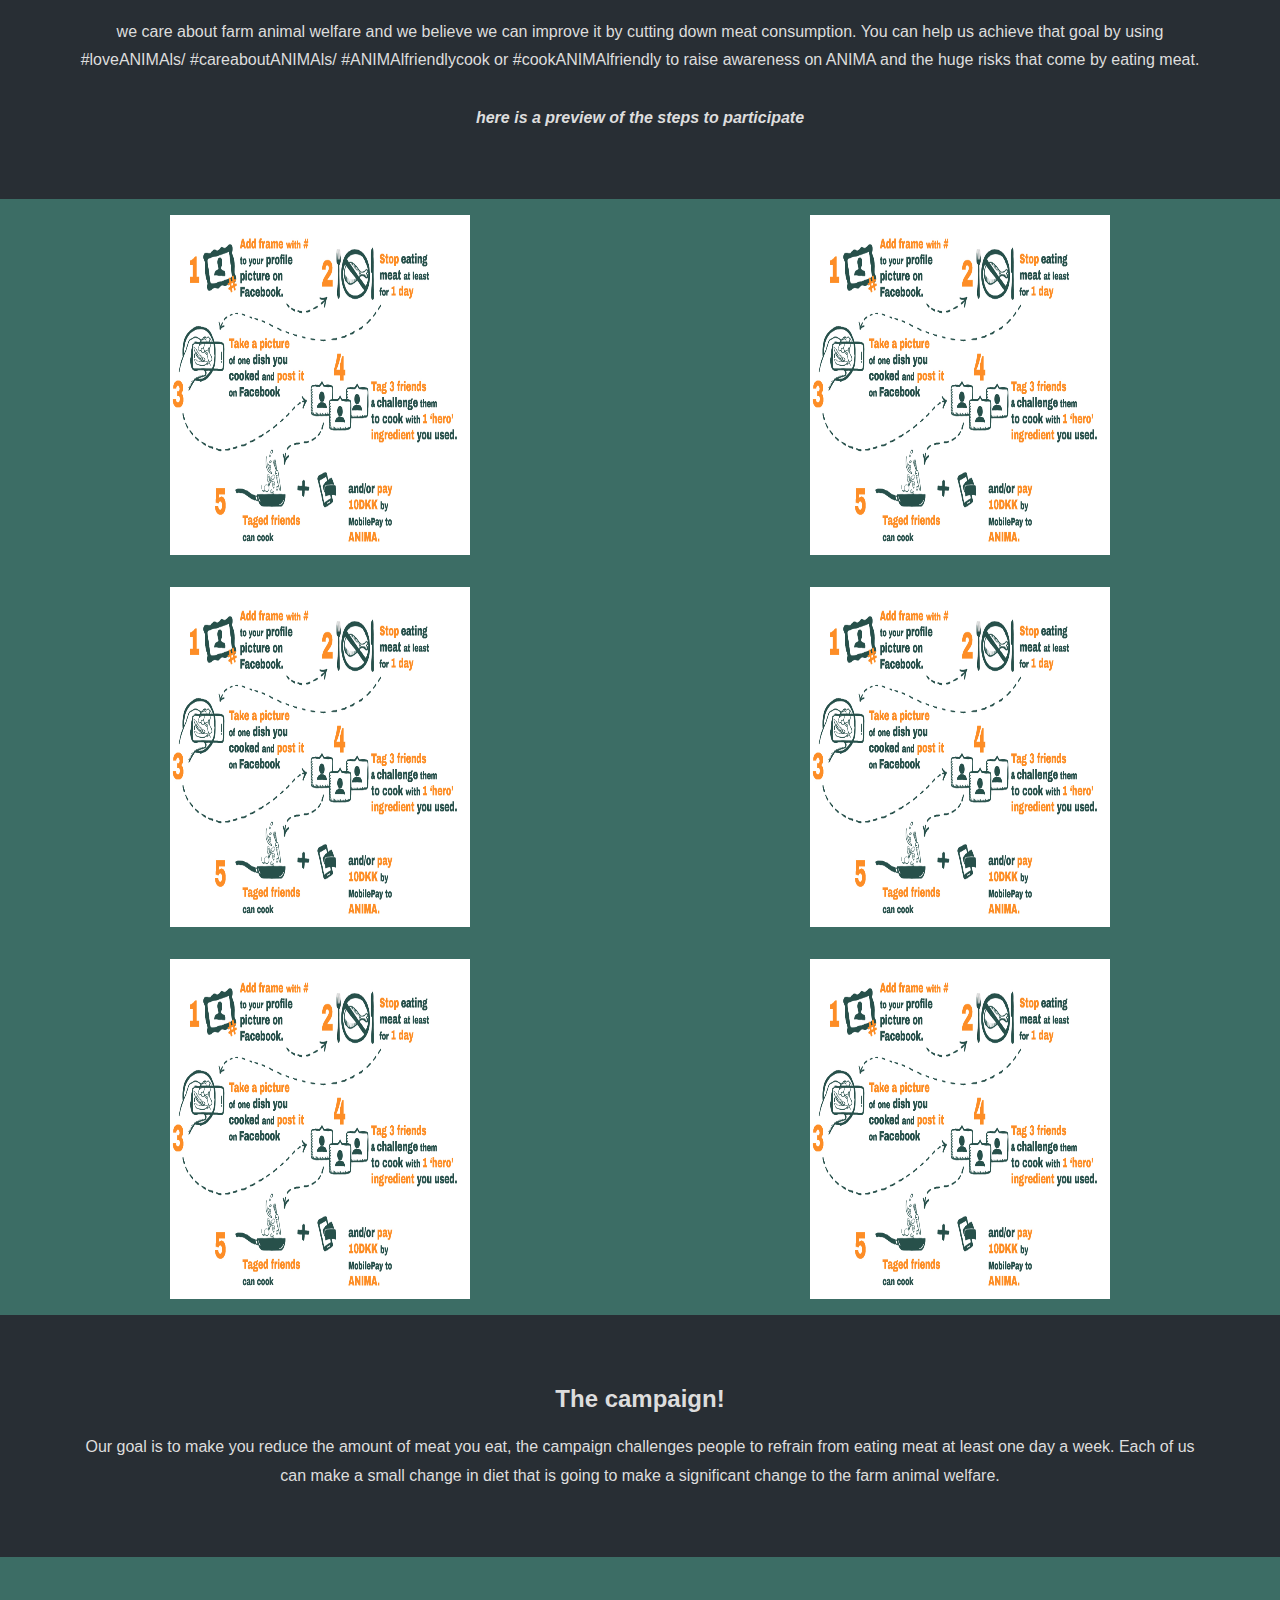
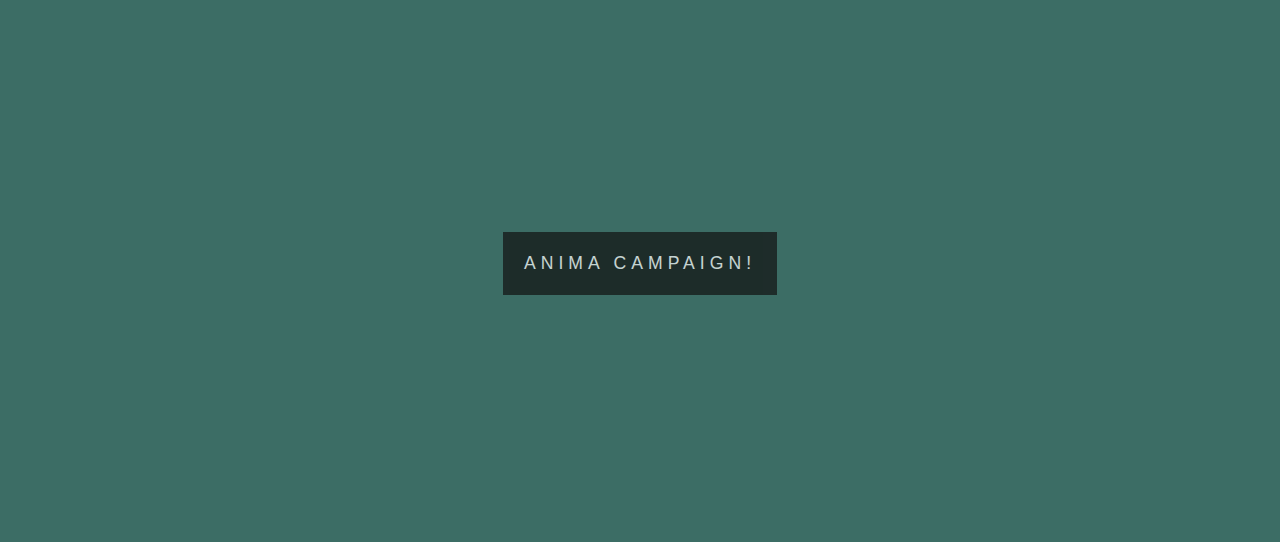
==== commit b47bec2d: "recipes page done" ====
--- a/index.html
+++ b/index.html
@@ -20,8 +20,9 @@
             <ul>
 
                 <li><a href="index.html"> Home </a></li>
+                 <li><a href="recipes.html"> Recipes </a></li>
                 <li><a href="OurTeam.html"> Our Team </a></li>
-                <li><a href="recipes.html"> Recipe </a></li>
+
             </ul>
         </nav>
     </header>
--- a/style.css
+++ b/style.css
@@ -95,6 +95,14 @@
 #menu {
     display: none;
 
+}#menu1:checked ~ nav {
+    display: block;
+
+}
+
+#menu1 {
+    display: none;
+
 }
 
 .burgerMenu {
@@ -120,11 +128,12 @@
 
 
 
-.pimg0,.pimg2,
- .aboutIMG {
+.pimg0,
+.pimg2,
+.aboutIMG {
     position: relative;
     opacity: 0.70;
-    background-position:center;
+    background-position: center;
     background-size: cover;
     background-repeat: no-repeat;
 
@@ -135,14 +144,14 @@
     */
 }
 
-.pimg1{
- position: relative;
+.pimg1 {
+    position: relative;
     opacity: 0.70;
     background-position: center;
     background-size: contain;
     background-repeat: no-repeat;
     background-image: url(images/pig_1-3.png);
-    min-height:85vh;
+    min-height: 85vh;
     background-attachment: fixed;
     /* if YOU WANT TO REMOVE THE PARALLAX EFFECT THEN DO THIS :D
     fixed = parallax
@@ -150,14 +159,14 @@
     */
 }
 
-.pimg4{
-position: relative;
+.pimg4 {
+    position: relative;
     opacity: 0.70;
     background-position: center;
     background-size: contain;
     background-repeat: no-repeat;
     min-height: 65vh;
-        background-image: url(images/Anima_logo3.png);
+    background-image: url(images/Anima_logo3.png);
 
     background-attachment: fixed;
     /* if YOU WANT TO REMOVE THE PARALLAX EFFECT THEN DO THIS :D
@@ -166,14 +175,14 @@
     */
 }
 
-.pimg5{
+.pimg5 {
     position: relative;
     opacity: 0.70;
     background-position: center;
     background-size: contain;
     background-repeat: no-repeat;
     background-image: url(images/barn.png);
-    min-height:85vh;
+    min-height: 85vh;
     background-attachment: fixed;
     /* if YOU WANT TO REMOVE THE PARALLAX EFFECT THEN DO THIS :D
     fixed = parallax
@@ -184,8 +193,9 @@
 
 }
 
-.pimg0{background-image: url(images/blackberries.jpg);
-        min-height:90vh;
+.pimg0 {
+    background-image: url(images/blackberries.jpg);
+    min-height: 90vh;
 
 
 
@@ -246,22 +256,24 @@
 
 }
 
-#aboutText{
-    animation:glow 2s alternate infinite;
-  cursor: pointer;
-}
-#aboutText:hover{
-   background-color: #ff497c;
+#aboutText {
+    animation: glow 2s alternate infinite;
+    cursor: pointer;
+}
+
+#aboutText:hover {
+    background-color: #ff497c;
 }
 
 
 @keyframes glow {
-  from {
-    box-shadow: 0 0 10px -10px #aef4af;
-  }
-  to {
-    box-shadow: 0 0 10px 10px #a4f287;
-  }
+    from {
+        box-shadow: 0 0 10px -10px #aef4af;
+    }
+
+    to {
+        box-shadow: 0 0 10px 10px #a4f287;
+    }
 }
 
 
@@ -277,10 +289,10 @@
 
 .wrapper {
     display: grid;
-          grid-template-columns: repeat(auto-fit, minmax(300px, 2fr));
-          grid-gap: 2em;
+    grid-template-columns: repeat(auto-fit, minmax(300px, 2fr));
+    grid-gap: 2em;
     padding: 0 1em;
-     padding-top: 1em;
+    padding-top: 1em;
     padding-bottom: 1em;
 
 }
@@ -514,11 +526,12 @@
     right: 0;
     z-index: 1;
 }
+
 .wrapperQuote {
     position: relative;
-     display: grid;
-          grid-template-columns: repeat(auto-fit, minmax(500px, 2fr));
-          grid-gap: 2em;
+    display: grid;
+    grid-template-columns: repeat(auto-fit, minmax(500px, 2fr));
+    grid-gap: 2em;
     margin-top: 1em;
 
 
@@ -534,13 +547,13 @@
     border: 2px solid #333;
     position: absolute;
     border-radius: 100%;
-    top:0;
+    top: 0;
     left: 0;
     right: 0;
     bottom: 0;
     margin: auto;
     border-top: 3px solid #FEA83A;
-    animation:  spin 1s infinite linear;
+    animation: spin 1s infinite linear;
 }
 
 
@@ -548,10 +561,12 @@
 
     from {
         transform: rotate(0deg);
-    }to{
+    }
+
+    to {
         transform: rotate(360deg);
 
-}
+    }
 
 
 
@@ -563,7 +578,7 @@
 #overlay {
     height: 100%;
     width: 100%;
-    background:#495761;
+    background: #495761;
     z-index: 9999;
     position: fixed;
     left: 0;
@@ -571,22 +586,23 @@
 }
 
 .overlayPicture {
-     position: absolute;
+    position: absolute;
     top: 50%;
     left: 50%;
     transform: translate(-50%, -50%);
-     height: 45vw;
-    width: 45vw;
-}
-
-/********end of preloader *//**********************************************/
+    height: 35vh;
+    width: 35vh;
+}
+
+/********end of preloader */
+/**********************************************/
 
 /********HOMEPAGE**********************************************/
 
 
 #wrapperLars {
     display: grid;
-          grid-template-columns: repeat(auto-fit, minmax(550px, 2fr));
+    grid-template-columns: repeat(auto-fit, minmax(550px, 2fr));
 
 
 }
@@ -690,7 +706,18 @@
 
 
 .backP {
-color: #fff;}
+    color: #fff;
+}
+
+
+.wrapperHome {
+    display: grid;
+    grid-template-columns: repeat(auto-fit, minmax(400px, 2fr));
+    grid-gap: 2em;
+    padding: 0 1em;
+    padding-top: 1em;
+    padding-bottom: 1em;
+}
 
 
 /********end of HOMEPAGE**********************************************/
@@ -717,27 +744,107 @@
 }
 
 .recipeImg {
-    width:100%;
+    width: 100%;
     height: 100%;
 
 }
 
 #wrapperRecipes {
-     display: grid;
-          grid-template-columns: repeat(auto-fit, minmax(440px, 2fr));
+    display: grid;
+    grid-template-columns: repeat(auto-fit, minmax(440px, 2fr));
     grid-gap: 1.5em;
 
 
 }
 
-.dishes {
-     margin: 1em;
+#dishes0,
+#dishes1,
+#dishes2,
+#dishes3,
+#dishes4,
+#dishes5 {
+    margin: 1em;
     border: 2px solid #fff;
-    background-color:#fff;
+    background-color: #fff;
     border-radius: 5%;
     overflow: hidden;
-
-}
+    transition: all .3s ease-in-out;
+}
+
+#dishes0:hover,
+#dishes1:hover,
+#dishes2:hover,
+#dishes3:hover,
+#dishes4:hover,
+#dishes5:hover {
+    transform: scale(0.9);
+}
+
+.modal {
+    display: none;
+    width: 100%;
+    position: fixed;
+    height: 100%;
+    z-index: 4;
+    left: 0;
+    top: 0;
+    overflow: auto;
+    background-color: rgba(0, 0, 0, .5);
+}
+
+#modal h2 {
+    margin: 0;
+}
+
+.modalImg {
+    max-height: 50vh;
+    border-radius: 5%;
+
+
+}
+
+
+
+
+.modal-content {
+    background-color: #f4f4f4;
+    margin: 20% auto;
+    width: 60%;
+    box-shadow: 0 5px 8px 0 rgba(0, 0, 0, .2), 0 7px 20px 0 rgba(0, 0, 0, .17);
+    animation: modalOpening;
+    animation-duration: 1.5s;
+    display: grid;
+    grid-template-columns: 1fr 1fr;
+    grid-gap: 20px;
+    padding: 10px 20px;
+    border-radius: 7px;
+
+}
+
+@keyframes modalOpening {
+    from {
+        opacity: 0;
+    }
+
+    to {
+        opacity: 1;
+    }
+
+}
+
+.closeBtn, .closeBtn1,.closeBtn2, .closeBtn3,.closeBtn4, .closeBtn5 {
+    color: gray;
+    font-size: 2em;
+}
+
+.closeBtn:hover, .closeBtn1:hover, .closeBtn2:hover, .closeBtn3:hover, .closeBtn4:hover, .closeBtn5:hover {
+    color: #000;
+    cursor: pointer;
+}
+
+
+
+
 
 
 
@@ -746,6 +853,21 @@
 
 /* mediaqueries /////////////////////////////////////*/
 
+@media all and (max-width: 1100px) {
+    .modal-content {
+        display: block;
+        grid-template-columns: none;
+        grid-auto-rows: 1fr 1fr;
+    }
+
+    .modalImg {
+        max-height: 40vh;
+
+    }
+
+
+
+}
 
 
 @media all and (max-width: 865px) {
@@ -759,57 +881,120 @@
         margin: .5em;
     }
 
-    nav{
+    nav {
         position: relative;
         z-index: 3;
 
 
-}
+    }
+
     .burgerMenu {
         z-index: 4;
-}
-    .pimg2{
-
-    background-image: url(images/larsMobile.jpg);
-    background-position:center;
-}
+    }
+
+    .pimg2 {
+
+        background-image: url(images/larsMobile.jpg);
+        background-position: center;
+    }
 
 
 }
 
 @media all and (min-width: 865px) {
-#slider figure img{
-    float: left;
-    width: 20%;
-    min-height: 65vh;
-    width: 1024px;
-    height: 734px
-
-
-}
-
-
-}
-
-
-
+    #slider figure img {
+        float: left;
+        width: 20%;
+        min-height: 65vh;
+        width: 1024px;
+        height: 734px
+    }
+
+
+}
+
+
+@media all and (max-width: 768px) {
+
+    .card:hover .front,
+    .card:active .front {
+        transform: rotateX(-180deg);
+    }
+
+    .card:hover .back,
+    .card:active .back {
+        transform: rotateX(0deg);
+
+    }
+
+    .cardHp:hover .front,
+    .cardHp:active .front {
+        transform: rotateX(-180deg);
+    }
+
+    .cardHp:hover .back,
+    .cardHp:active .back {
+        transform: rotateX(0deg);
+
+    }
+
+
+
+
+
+}
 
 
 
 @media all and (max-width: 700px) {
     #wrapperLars {
+        display: grid;
+        grid-template-columns: repeat(auto-fit, minmax(400px, 2fr));
+    }
+
+    #wrapperRecipes {
+        display: grid;
+        grid-template-columns: repeat(auto-fit, minmax(325px, 2fr));
+        grid-gap: 1.5em;
+    }
+
+    .modal-content {
+        width: 90%;
+
+    }
+
+    .modal-content {
+        display: block;
+        grid-template-columns: none;
+        grid-auto-rows: 1fr 1fr;
+    }
+
+
+
+}
+
+
+@media all and (max-width: 425px) {
+    .wrapperHome {
     display: grid;
-          grid-template-columns: repeat(auto-fit, minmax(400px, 2fr));
-}
-
-    #wrapperRecipes {
-     display: grid;
-          grid-template-columns: repeat(auto-fit, minmax(325px, 2fr));
-    grid-gap: 1.5em;
-
-
-}
-}
+    grid-template-columns: repeat(auto-fit, minmax(200px, 2fr));
+    grid-gap: 2em;
+    padding: 0 1em;
+    padding-top: 1em;
+    padding-bottom: 1em;
+}
+
+}
+
+
+@media all and (max-width: 365px) {
+    .modalImg {
+        max-height: 30vh;
+
+    }
+}
+
+
 
 
 /*  end ofmediaqueries /////////////////////////////////////*/
@@ -822,7 +1007,7 @@
 
 }
 
-#slider figure{
+#slider figure {
     position: relative;
     width: 500%;
     margin: 0;
@@ -830,7 +1015,7 @@
     animation: 20s slider infinite;
 }
 
-#slider figure img{
+#slider figure img {
     float: left;
     width: 20%;
 
@@ -838,38 +1023,47 @@
 }
 
 @keyframes slider {
-    0%{
+    0% {
         left: 0;
     }
-    20%{left: 0;
-    }
-    25%{
+
+    20% {
+        left: 0;
+    }
+
+    25% {
         left: -100%;
     }
-    45% {left: -100%;
-    }
-    50%{left: -200%;
-    }
-    70%{left: -200%;
-    }
-    75%{left: -300%;
-    }
-    90%{left: -300%;
-    }
-    100%{left: -400%;}
-
-
-}
+
+    45% {
+        left: -100%;
+    }
+
+    50% {
+        left: -200%;
+    }
+
+    70% {
+        left: -200%;
+    }
+
+    75% {
+        left: -300%;
+    }
+
+    90% {
+        left: -300%;
+    }
+
+    100% {
+        left: -400%;
+    }
+
+
+}
+
 /*  end of slider for the pictures /////////////////////////////////////*/
 
 
 
 
-.wrapperHome {
-     display: grid;
-          grid-template-columns: repeat(auto-fit, minmax(400px, 2fr));
-          grid-gap: 2em;
-    padding: 0 1em;
-     padding-top: 1em;
-    padding-bottom: 1em;
-}
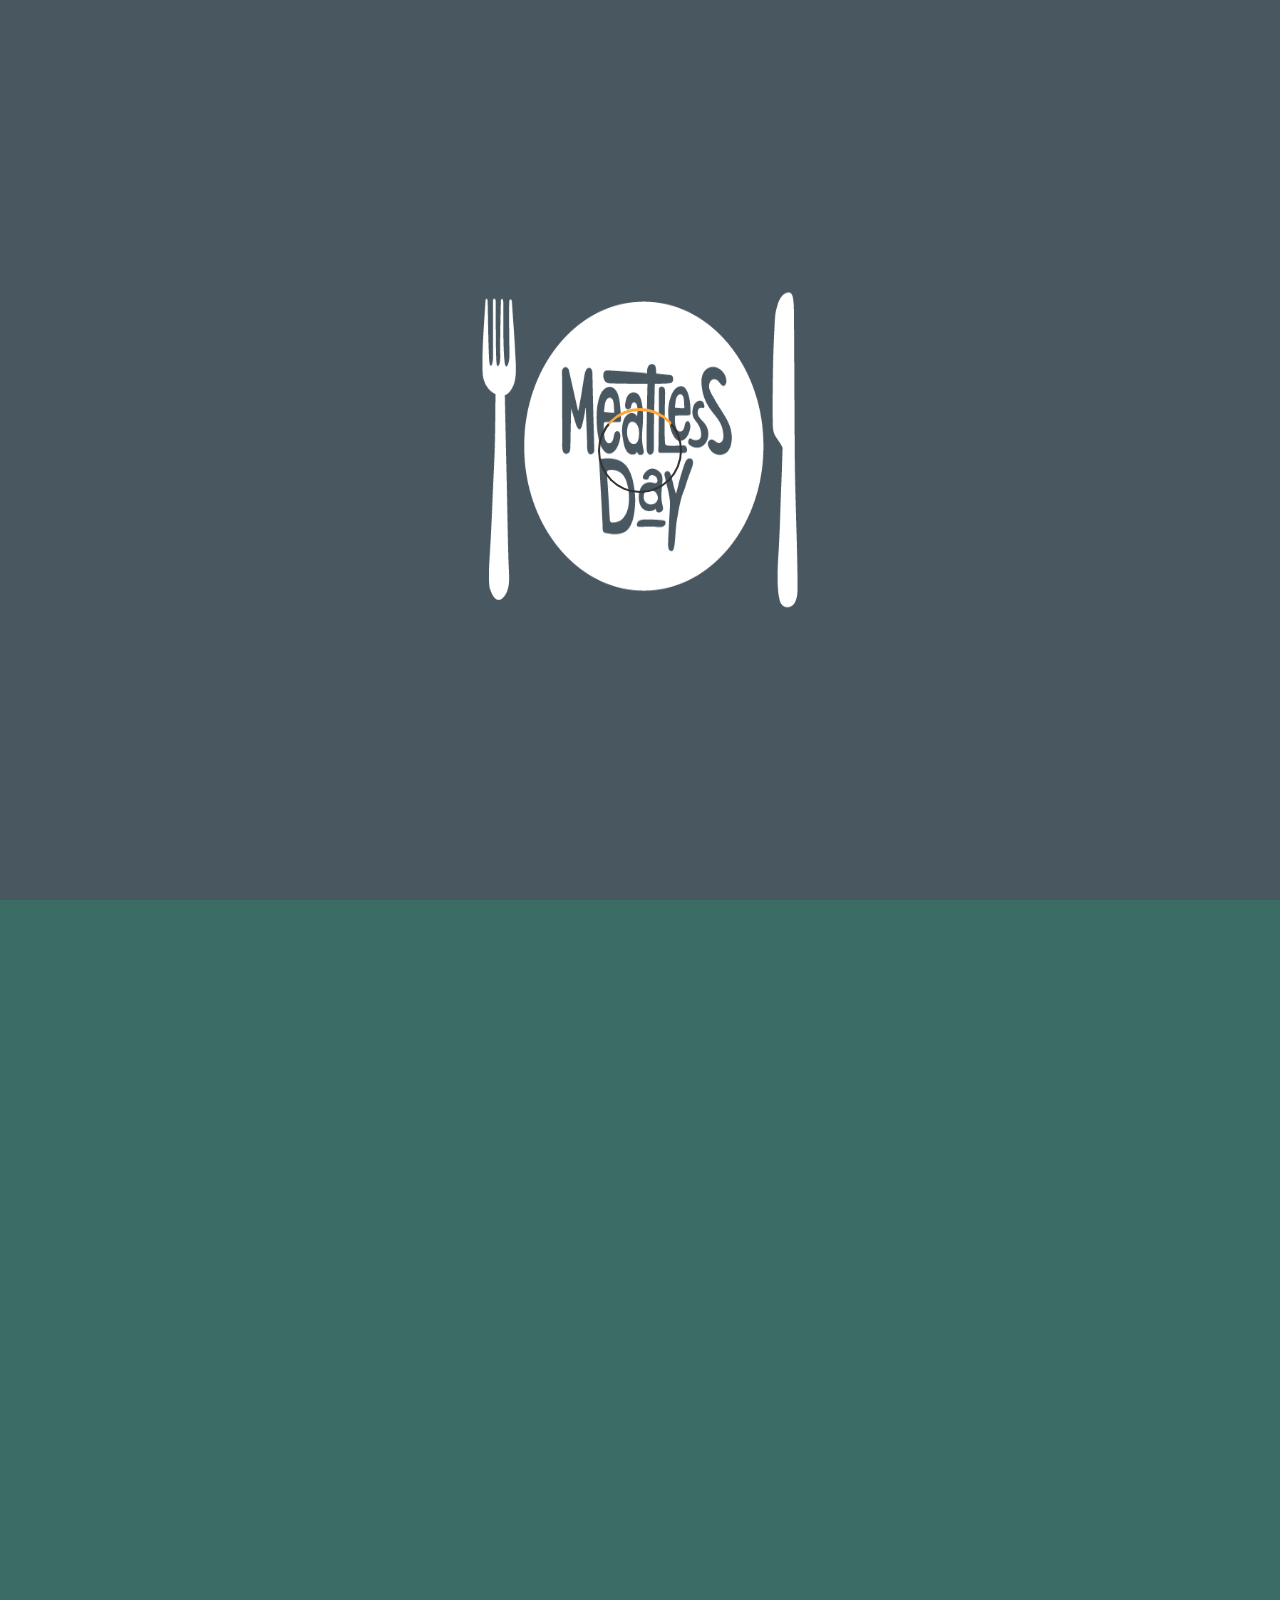
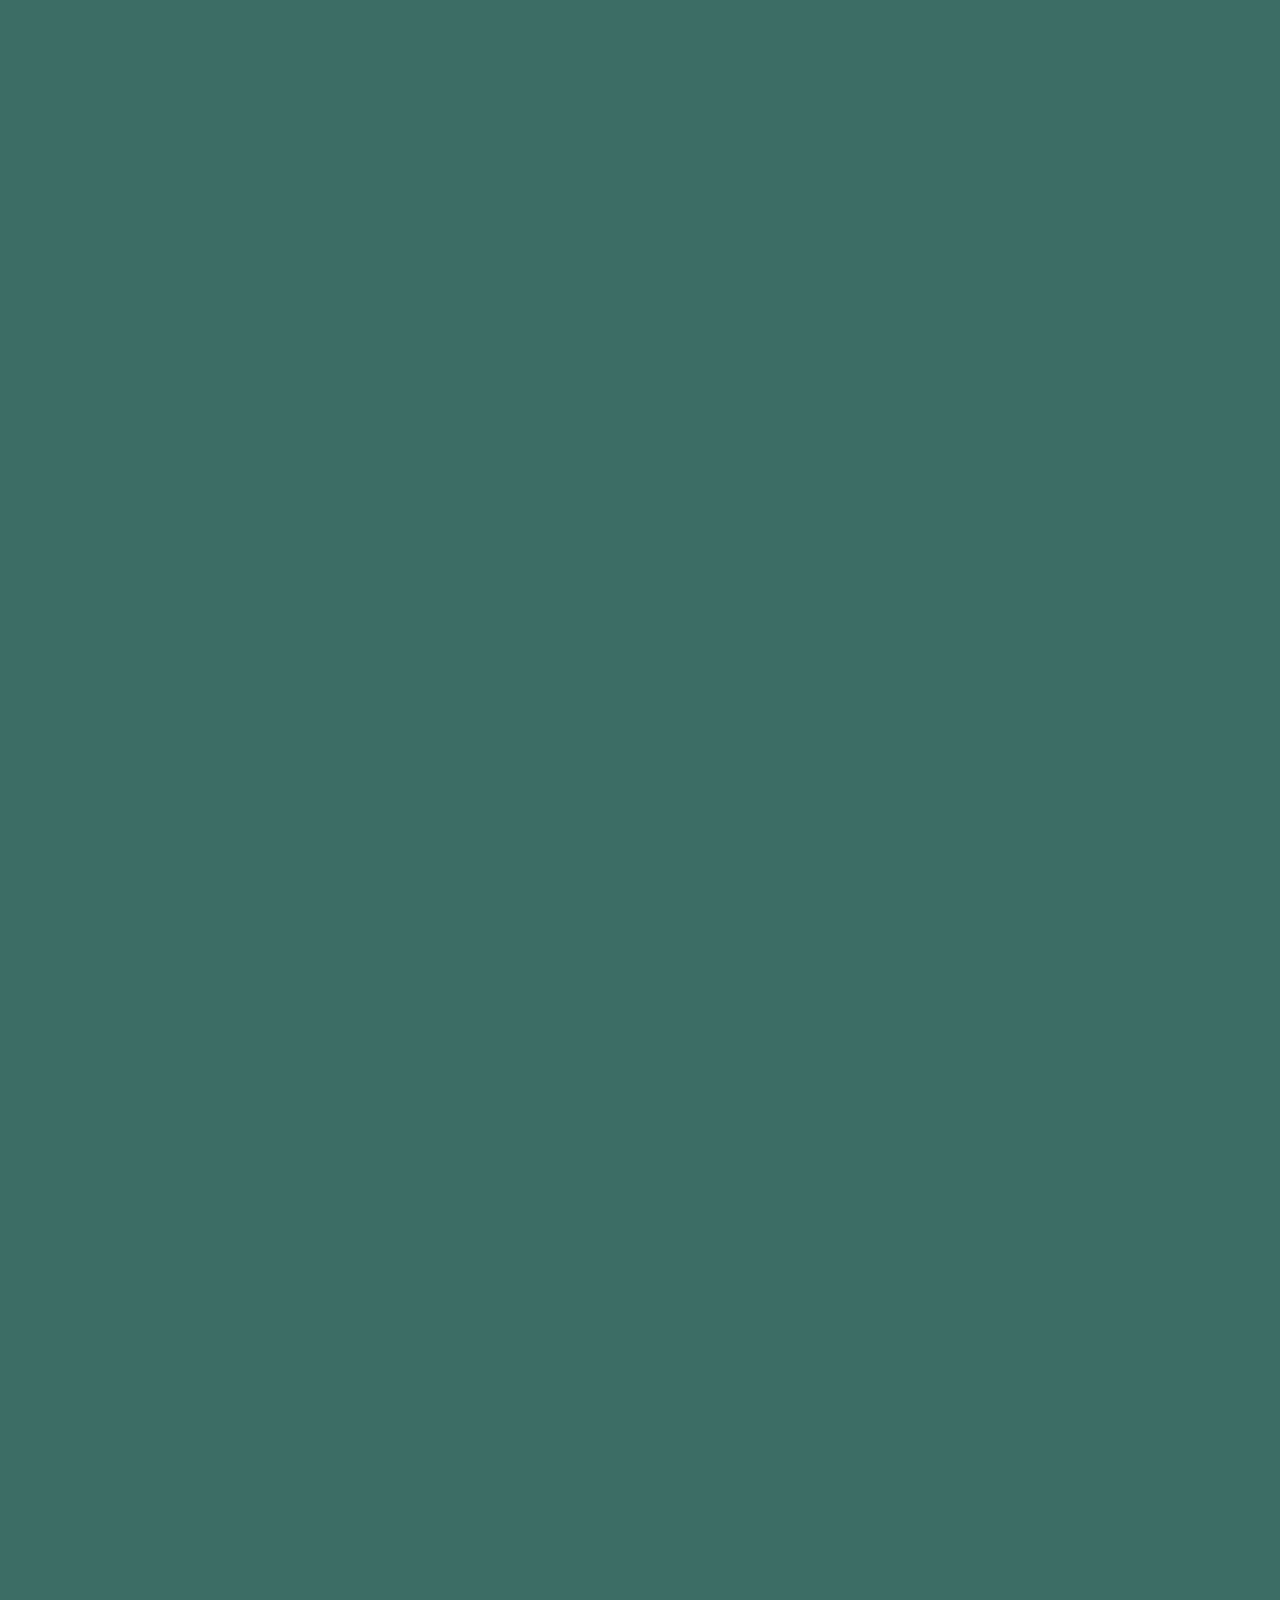
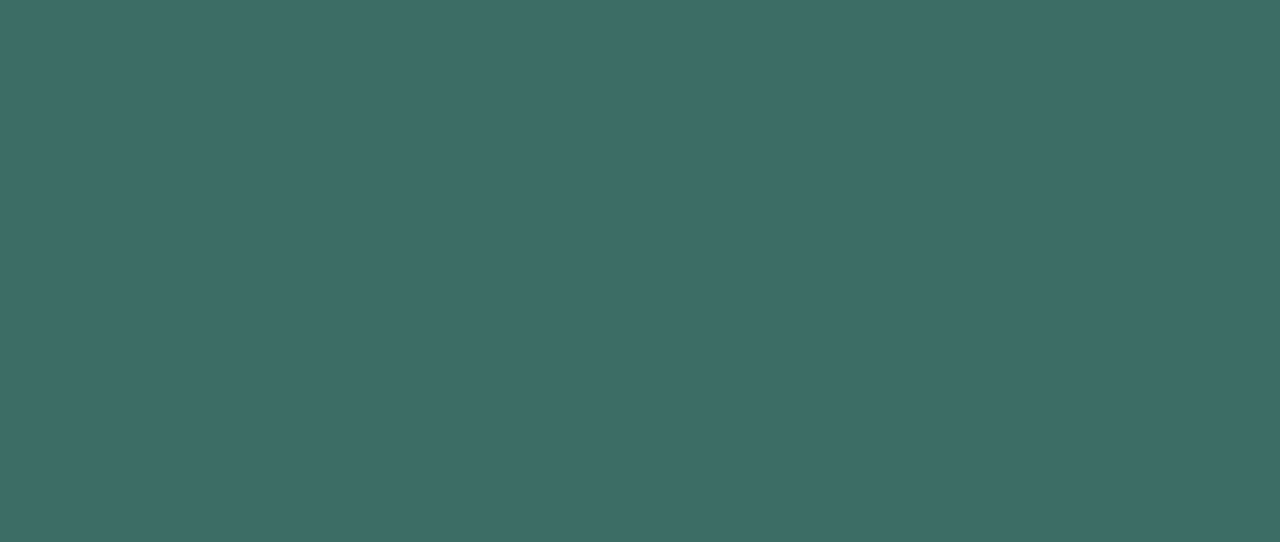
==== commit 54aae6f7: "website validated" ====
--- a/index.html
+++ b/index.html
@@ -1,5 +1,5 @@
 <!DOCTYPE html>
-<html lang="">
+<html lang="en">
 
 <head>
     <meta charset="utf-8">
--- a/style.css
+++ b/style.css
@@ -1,7 +1,7 @@
 body,
 html {
     overflow-x: hidden;
-    height: 100;
+    height:100%;
     margin: 0;
     font-size: 1em;
     font-family: "Lato", sans-serif;
@@ -746,6 +746,7 @@
 .recipeImg {
     width: 100%;
     height: 100%;
+    overflow: hidden;
 
 }
 
@@ -778,6 +779,7 @@
 #dishes4:hover,
 #dishes5:hover {
     transform: scale(0.9);
+    cursor: pointer;
 }
 
 .modal {
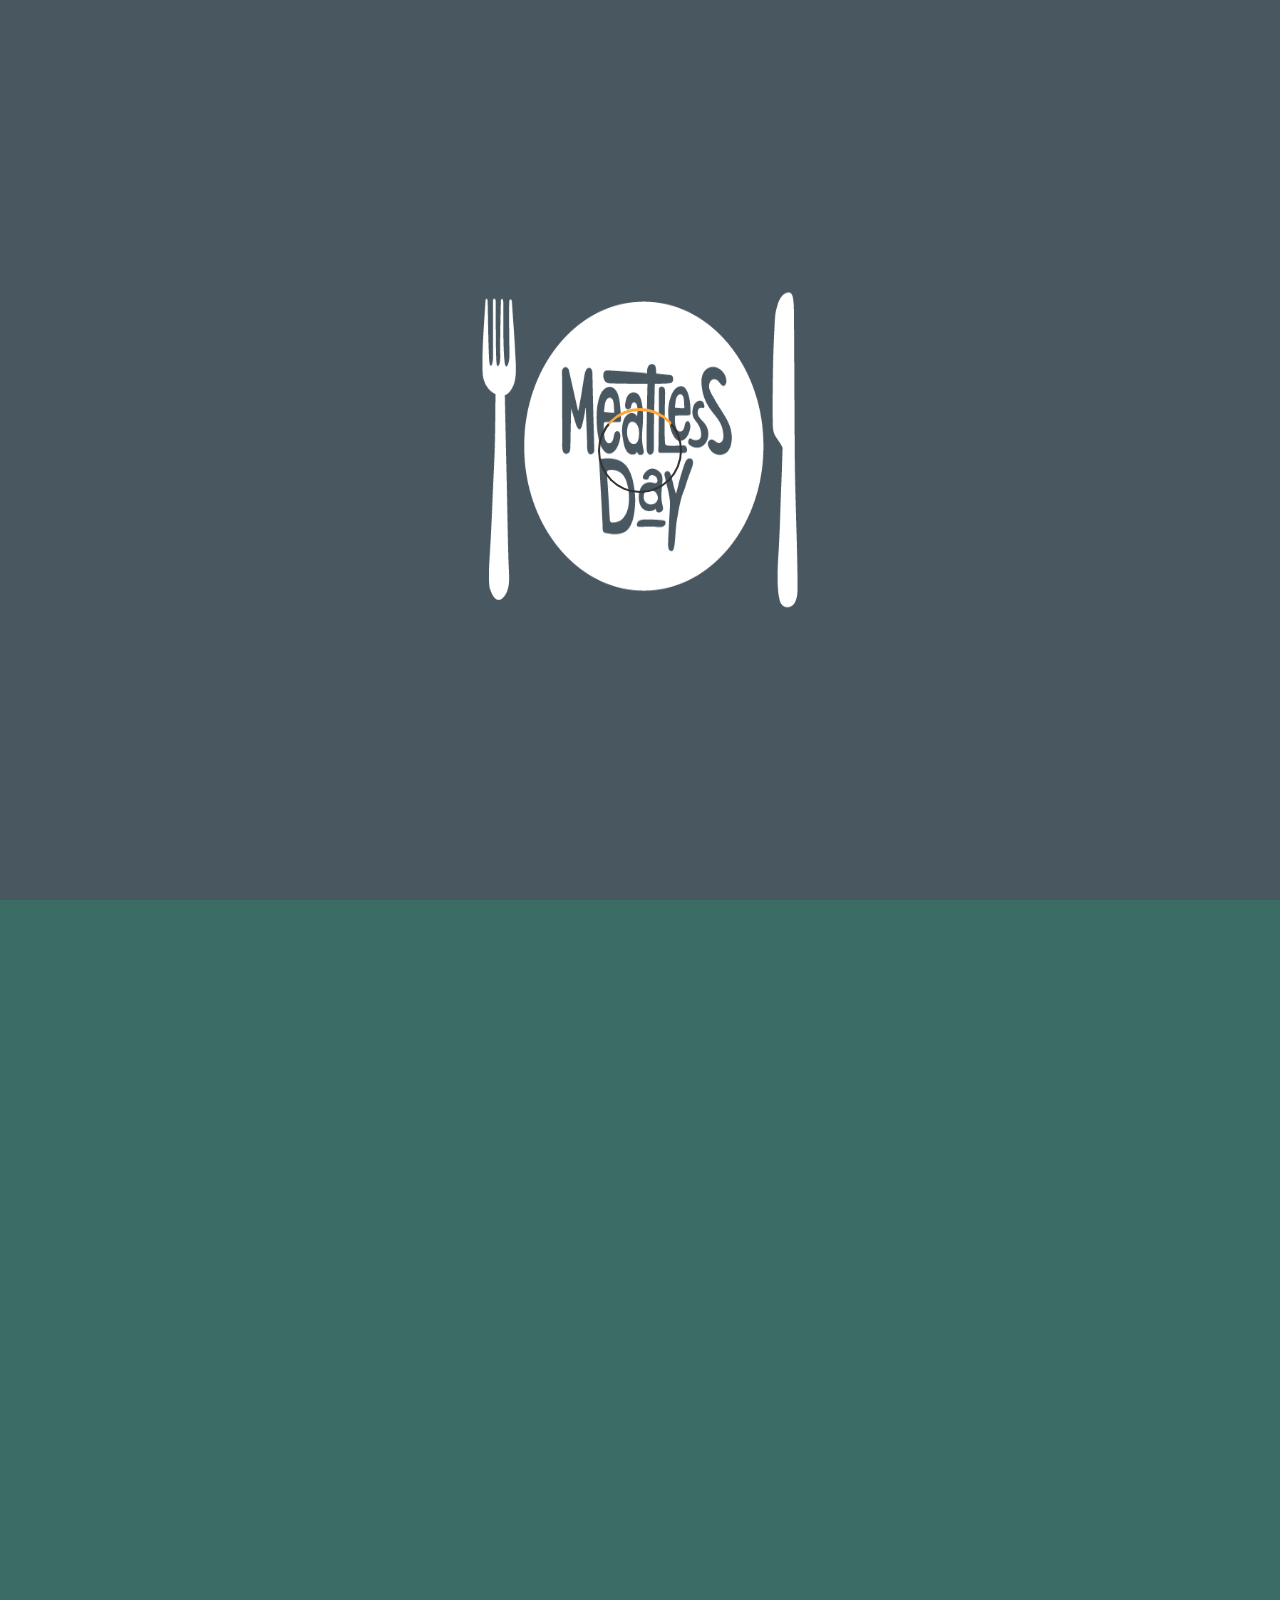
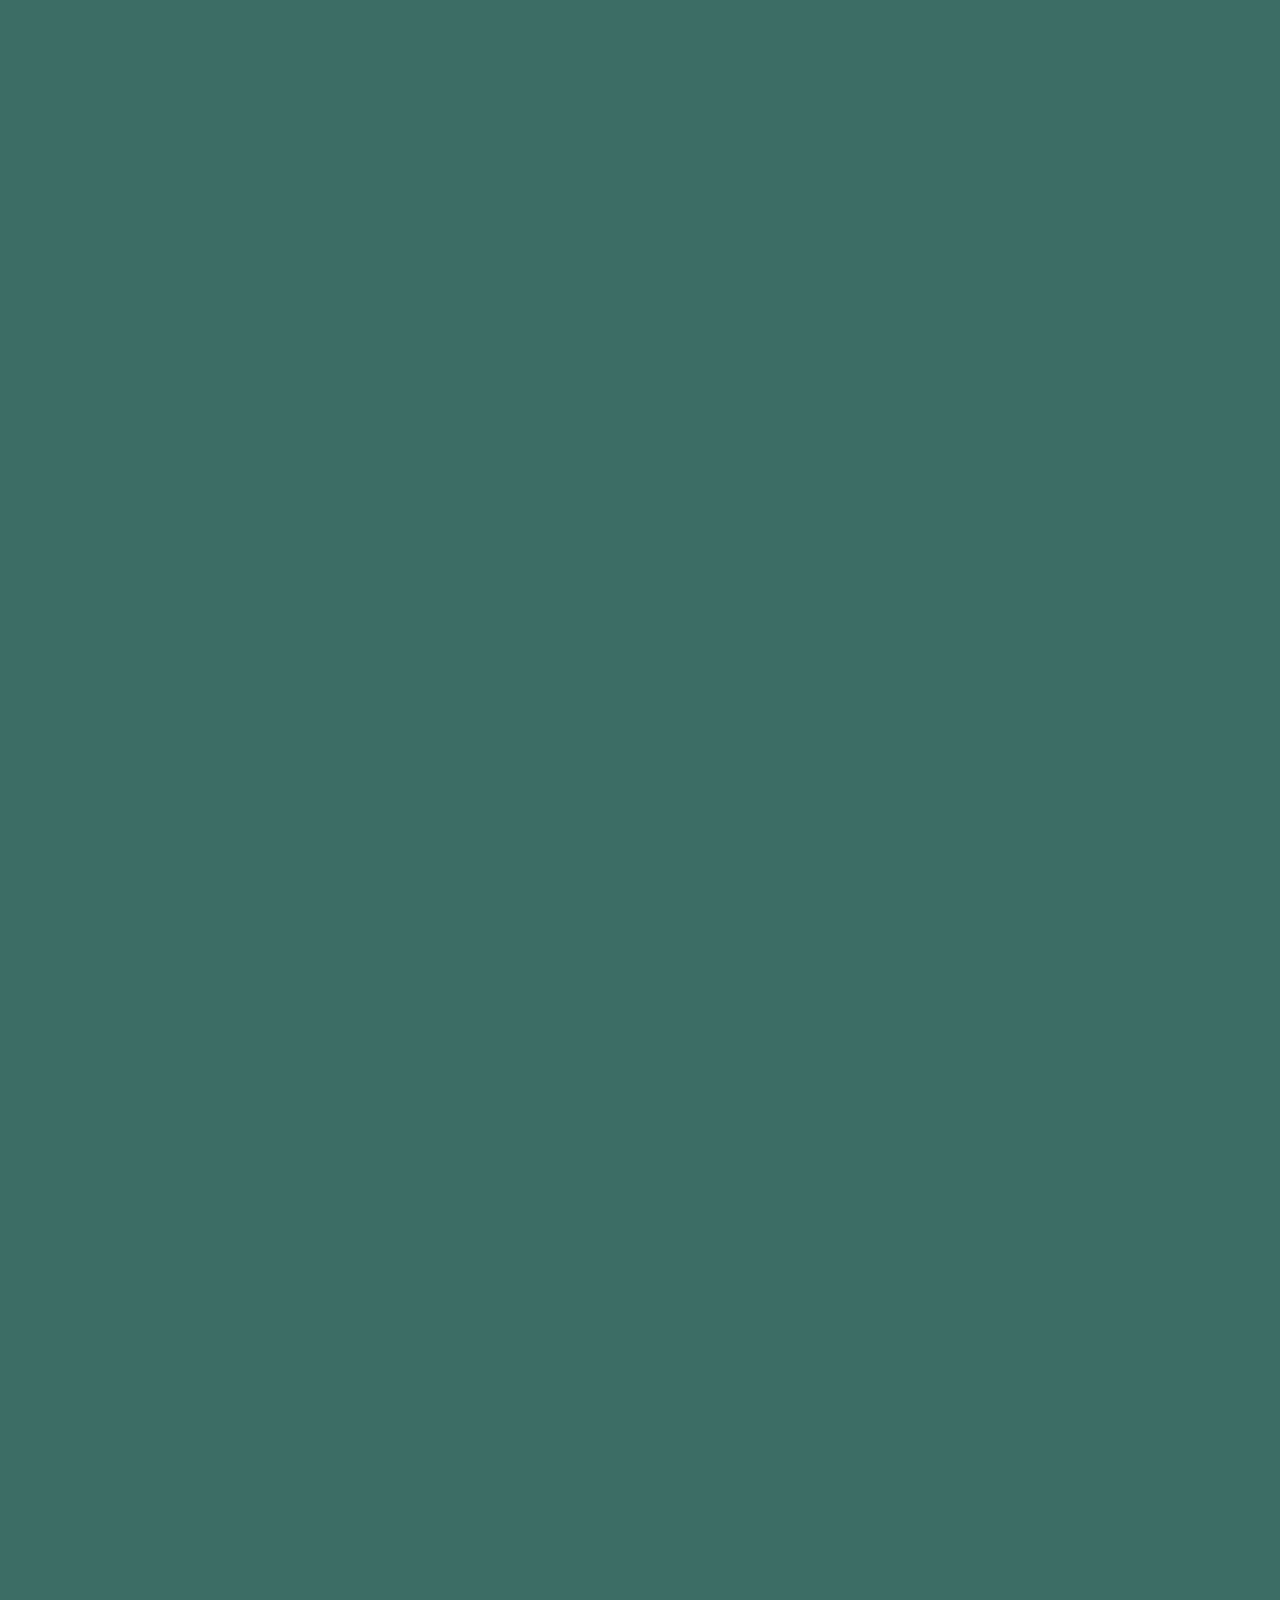
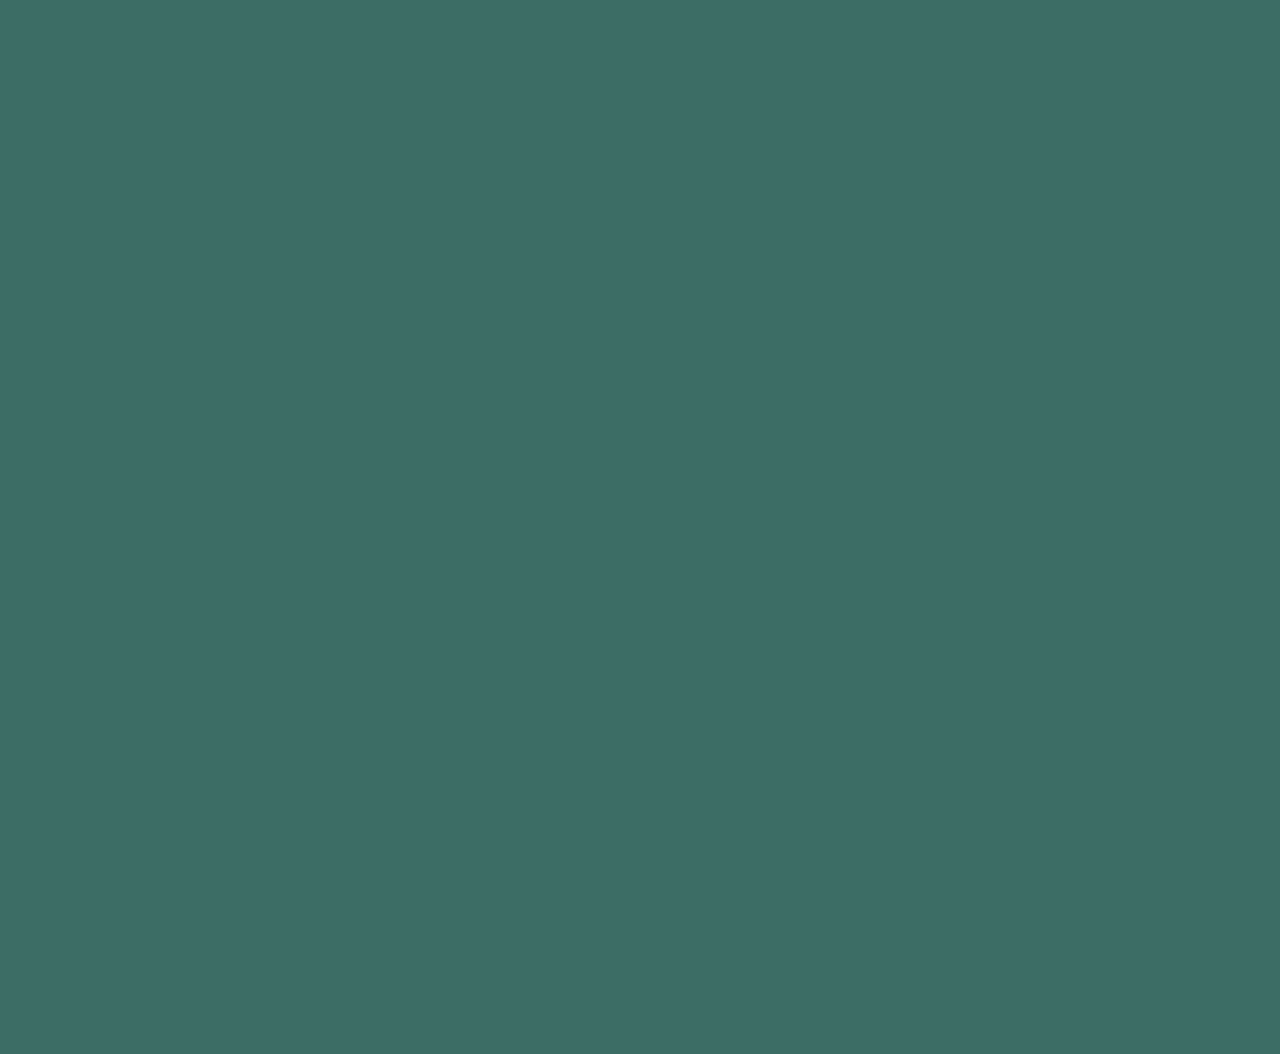
==== commit c8093fec: "video added" ====
--- a/index.html
+++ b/index.html
@@ -68,8 +68,11 @@
                 breathe, their bodies racked with pain from abuse and neglect on the factory farms.
             </p>
         </section>
-
-    </div>
+    </div>
+    <video controls>
+            <source src="images/ANIMA%20video.mp4" type="video/mp4">
+        </video>
+
     <section class="section section-dark">
         <h2>#THE CHALLENGE</h2>
         <p>we care about farm animal welfare and we believe we can improve it by cutting down meat consumption. You can help us achieve that goal by using #loveANIMAls/
@@ -81,7 +84,7 @@
     </section>
     <div class="wrapperHome">
         <div class="cardHp" >
-            <div class="front" > <img alt="" width="300" height="340" src="images/challenge.jpg"> </div>
+            <div class="front" > <img alt="" width="300" height="340" src="images/1.png"> </div>
             <div class="back">
                 <div class="details">
                     <h2>1st Step<br> <span>Add frame with #</span></h2>
@@ -95,7 +98,7 @@
         </div>
 
         <div class="cardHp">
-            <div class="front"> <img alt="" width="300" height="340" src="images/challenge.jpg"> </div>
+            <div class="front"> <img alt="" width="300" height="340" src="images/2.png"> </div>
             <div class="back">
                 <div class="details">
                     <h2>2nd Step <br> <span>Stop</span></h2>
@@ -108,7 +111,7 @@
         </div>
 
         <div class="cardHp">
-            <div class="front"> <img alt="" width="300" height="340" src="images/challenge.jpg"> </div>
+            <div class="front"> <img alt="" width="300" height="340" src="images/3.png"> </div>
             <div class="back">
                 <div class="details">
                     <h2>3rd Step <br> <span>Take a picture</span></h2>
@@ -121,7 +124,7 @@
         </div>
 
         <div class="cardHp">
-            <div class="front"> <img alt="" width="300" height="340" src="images/challenge.jpg"> </div>
+            <div class="front"> <img alt="" width="300" height="340" src="images/4.png"> </div>
             <div class="back">
                 <div class="details">
                     <h2>4th Step <br> <span>Tag 3 friends</span></h2>
@@ -134,7 +137,7 @@
         </div>
 
         <div class="cardHp">
-            <div class="front"> <img alt="" width="300" height="340" src="images/challenge.jpg"> </div>
+            <div class="front"> <img alt="" width="300" height="340" src="images/5.png"> </div>
             <div class="back">
                 <div class="details">
                     <h2>5th Step <br> <span>Tagged friends</span></h2>
@@ -147,7 +150,7 @@
         </div>
 
         <div class="cardHp">
-            <div class="front"> <img alt="" width="300" height="340" src="images/challenge.jpg"> </div>
+            <div class="front"> <img alt="" width="300" height="340" src="images/6_v2.png"> </div>
             <div class="back">
                 <div class="details">
                     <h2>6th Step <br> <span>No idea</span></h2>
@@ -158,21 +161,50 @@
                 </div>
             </div>
         </div>
-    </div>
-
-
-
+
+             <div class="cardHp">
+            <div class="front"> <img alt="" width="300" height="340" src="images/6_v2.png"> </div>
+            <div class="back">
+                <div class="details">
+                    <h2>6th Step <br> <span>No idea</span></h2>
+                    <p class="backP">i dont know</p>
+                    <div class="social-icons">
+                        <a href="#"></a>
+                    </div>
+                </div>
+            </div>
+        </div>
+    </div>
+
+
+    <div id="wrapperSignUp">
     <section class="section section-dark">
         <h2>The campaign!</h2>
         <p>Our goal is to make you reduce the amount of meat you eat, the campaign challenges people to refrain from eating meat at least one day a week. Each of us can make a small change in diet that is going to make a significant change to the farm animal welfare.
  </p>
     </section>
 
+     <div class="container">
+    <img class="profile" src="images/sign_up.svg">
+    <h1> Sign Up</h1>
+       <form>
+        <input type="text"  placeholder="Name" required>
+        <input type= "text" placeholder="Surname" required>
+        <input type="email" placeholder="Email">
+        <input  type="submit" value="Sign up">
+
+
+
+    </form>
+   </div>
+   </div>
+
+
 
     <div class="pimg4">
         <div class="ptext">
-            <a target="_blank" style="text-decoration: none;" href="https://anima.dk/"><span class="border" id="aboutText">
-                Anima Campaign!
+            <a target="_blank" href="https://anima.dk/"><span class="border" id="aboutText">
+                Anima Website!
             </span></a>
         </div>
     </div>
--- a/style.css
+++ b/style.css
@@ -148,10 +148,10 @@
     position: relative;
     opacity: 0.70;
     background-position: center;
-    background-size: contain;
+    background-size: cover;
     background-repeat: no-repeat;
-    background-image: url(images/pig_1-3.png);
-    min-height: 85vh;
+    background-image: url(images/1st_scene.png);
+    min-height: 98vh;
     background-attachment: fixed;
     /* if YOU WANT TO REMOVE THE PARALLAX EFFECT THEN DO THIS :D
     fixed = parallax
@@ -628,7 +628,7 @@
     left: 0;
     width: 100%;
     height: 100%;
-    background: #000;
+    background: #fff;
     backface-visibility: hidden;
     transform: rotateX(0deg);
     transition: 0.5s;
@@ -712,12 +712,106 @@
 
 .wrapperHome {
     display: grid;
-    grid-template-columns: repeat(auto-fit, minmax(400px, 2fr));
+    grid-template-columns: repeat(auto-fit, minmax(300px, 2fr));
     grid-gap: 2em;
     padding: 0 1em;
     padding-top: 1em;
     padding-bottom: 1em;
 }
+
+
+
+
+
+.container {
+    width: 45vw;
+    height: 45vh;
+    background: #282e34;
+    color: #fff;
+    top: 50%;
+    left: 50%;
+    position: relative;
+    transform: translate(-50%, -50%);
+    box-sizing: content-box;
+    padding: 25px 20px;
+}
+
+.profile {
+    width: 100px;
+    height: 100px;
+    position: absolute;
+    top: -70px;
+    left: calc(50% - 50px);
+}
+
+h1{
+margin: 0;
+    padding: 0 0 20px;
+    text-align: center;
+    font-size: 35px;
+    color:   #fff
+
+}
+
+
+.container input {
+width: 100%;
+    margin-bottom: 25px;
+
+}
+
+.container  input[type="text"] , [type="email"]
+{
+    border:none;
+    border-bottom: 3px solid #EC7756;
+    background: transparent;
+     outline: none;
+    height: 50px;
+    color: #fff;
+    font-size: 16px;
+
+}
+
+.container  input[type="submit"]
+{
+    border:none;
+
+    background: #EC7756;
+    height: 40px;
+    font-size: 25px;
+     outline: none;
+}
+
+.container  input[type="submit"]:hover
+{
+color: aliceblue;
+    background-color: #ea5045
+
+}
+
+
+
+#wrapperSignUp{
+ display: grid;
+    grid-template-columns: repeat(auto-fit, minmax(550px, 2fr));
+}
+
+video {
+    width: 70vw;
+    margin: 0 auto;
+    display: grid;
+    place-items: center;
+    padding: 1em 0em;
+
+}
+
+
+
+
+
+
+
+
 
 
 /********end of HOMEPAGE**********************************************/
@@ -867,7 +961,13 @@
 
     }
 
-
+#wrapperSignUp{
+    grid-gap: 5em;
+    margin: 0 auto;
+    position: relative;
+    justify-content: center;
+    align-items: center;
+    }
 
 }
 
@@ -899,6 +999,8 @@
         background-image: url(images/larsMobile.jpg);
         background-position: center;
     }
+
+
 
 
 }
@@ -939,7 +1041,6 @@
         transform: rotateX(0deg);
 
     }
-
 
 
 
@@ -1069,3 +1170,5 @@
 
 
 
+
+
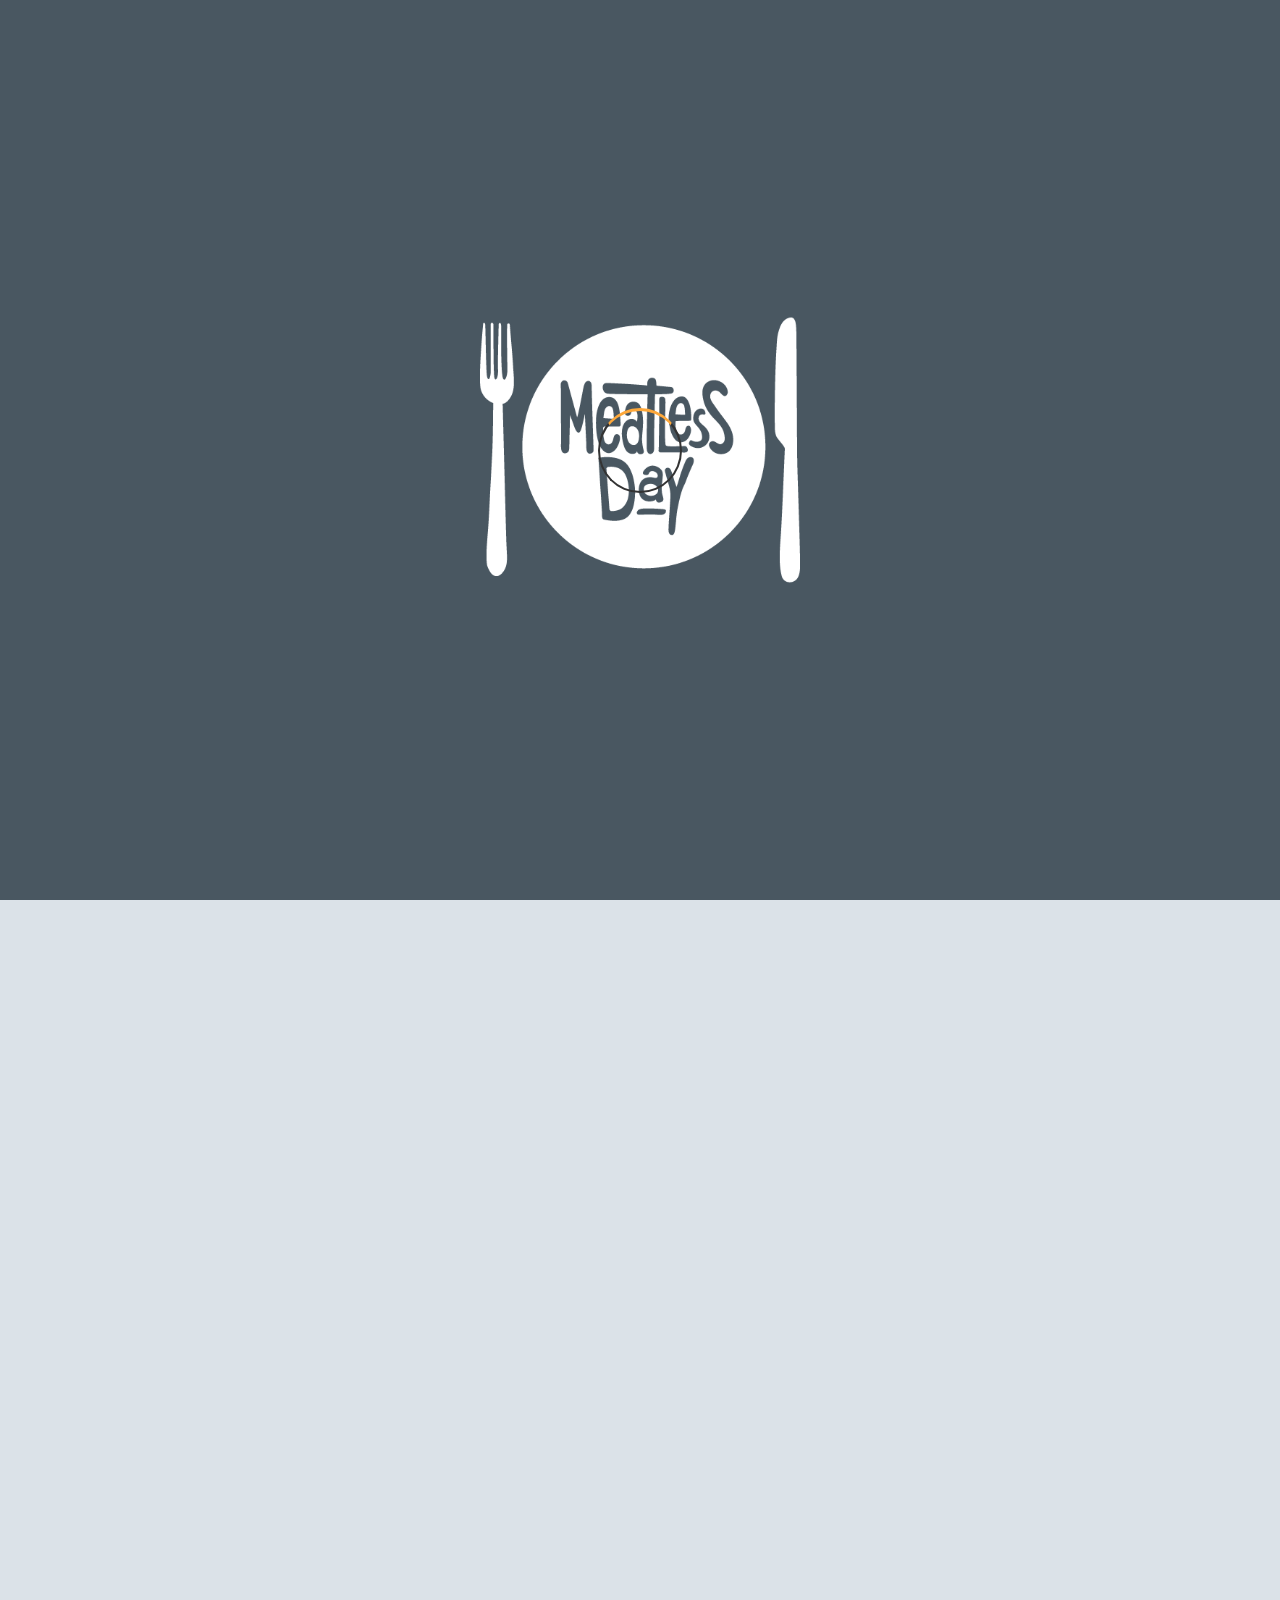
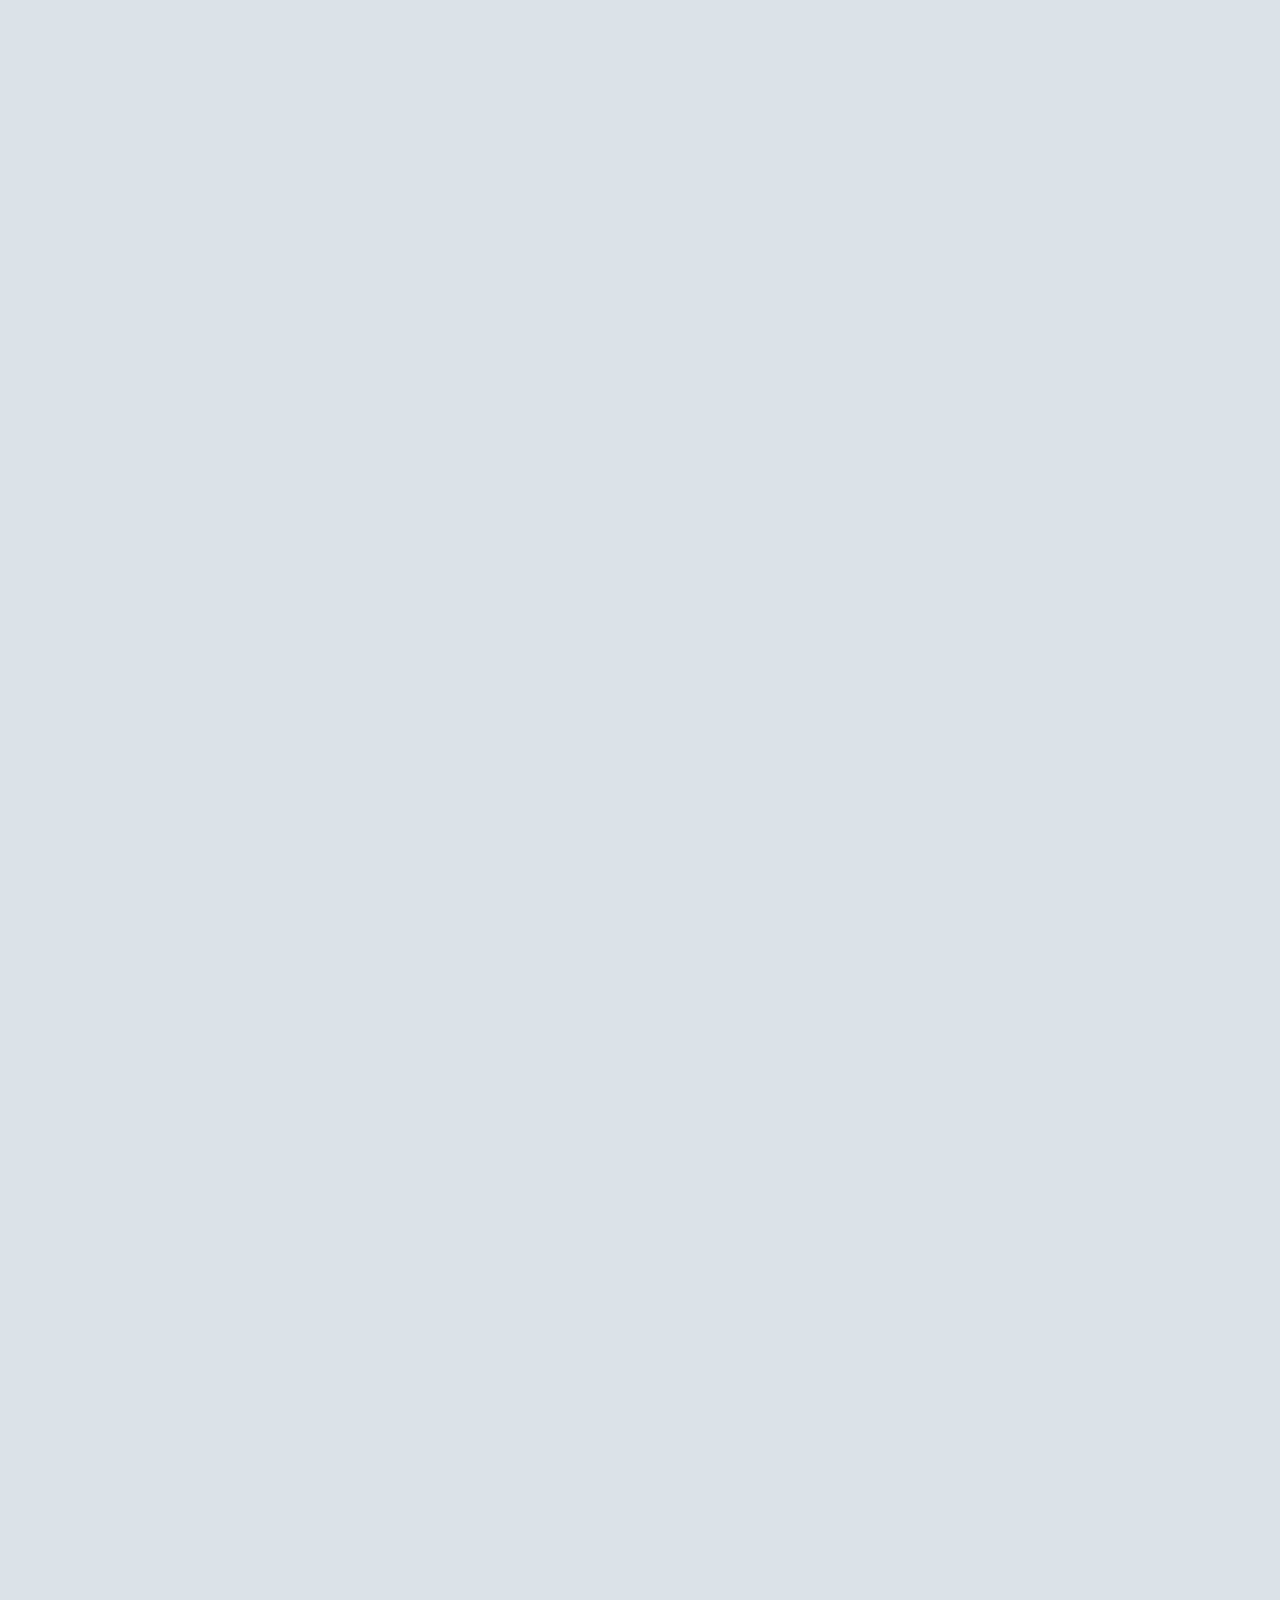
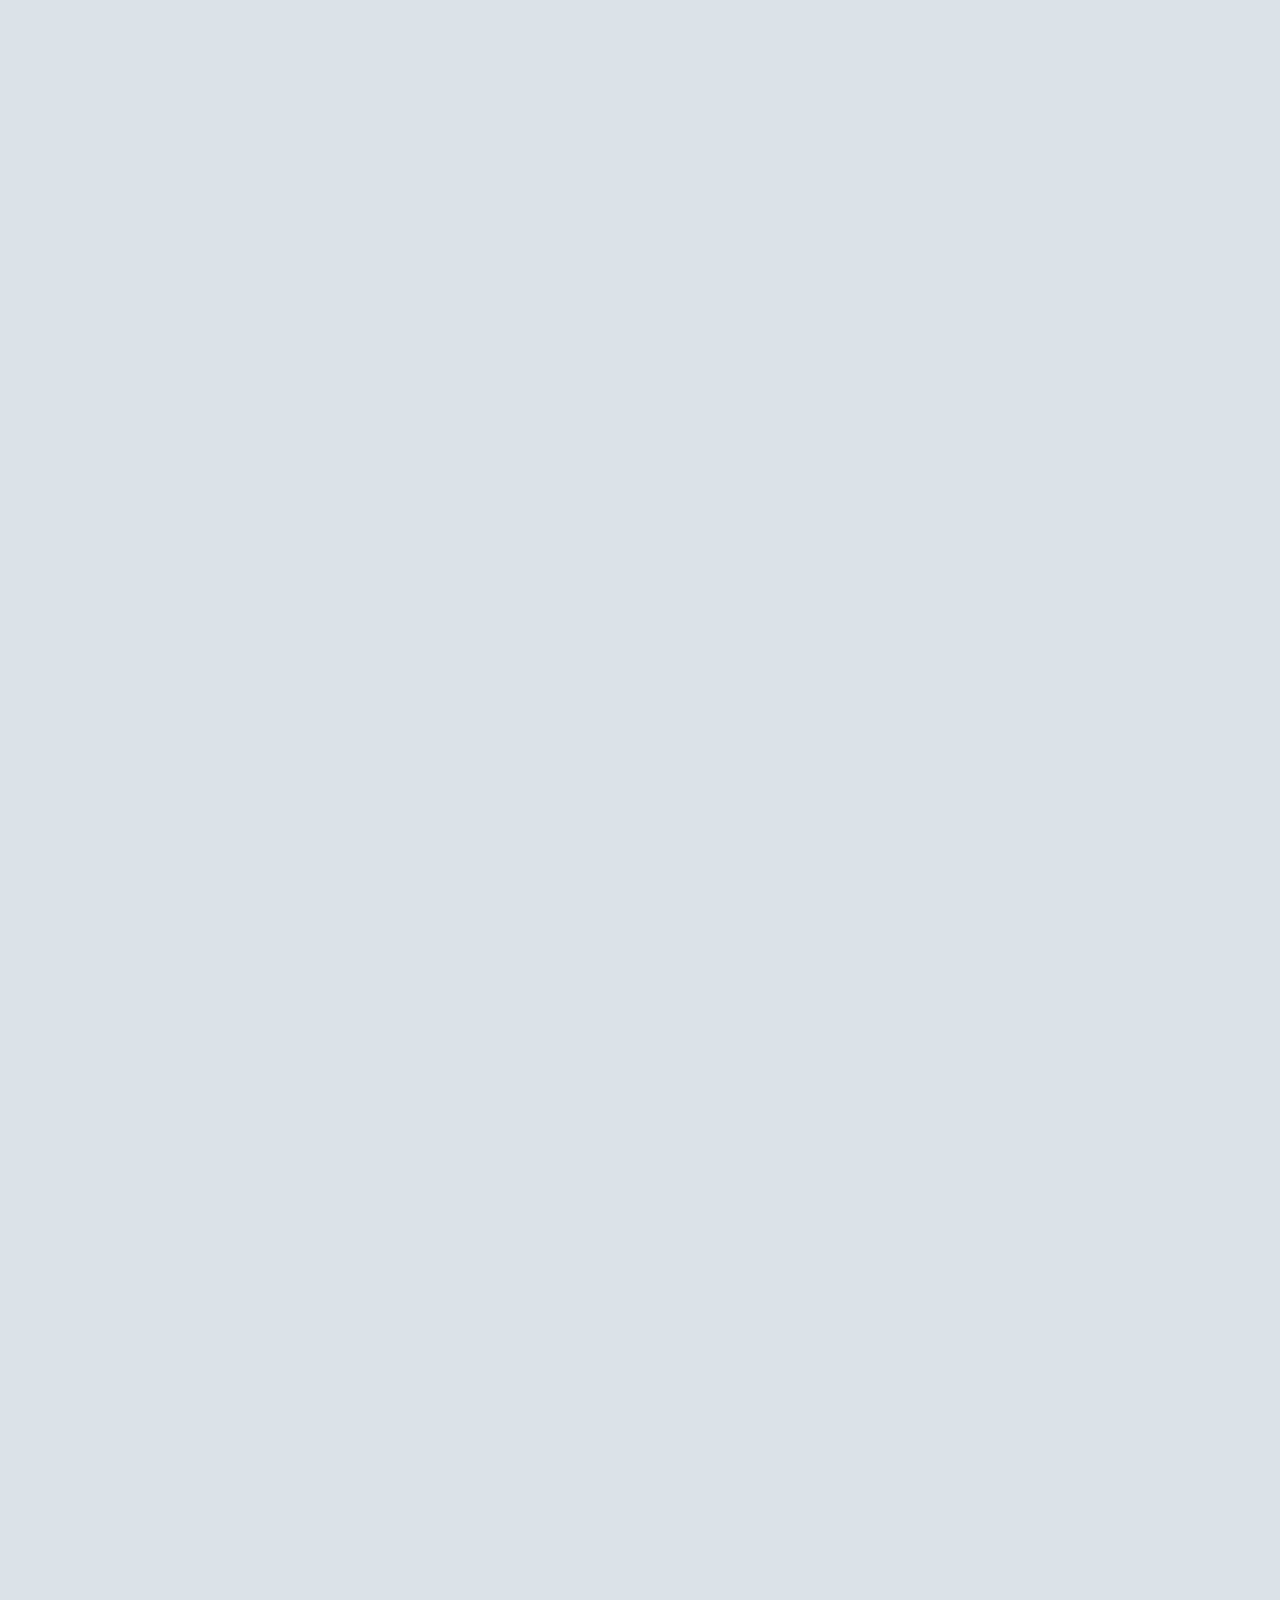
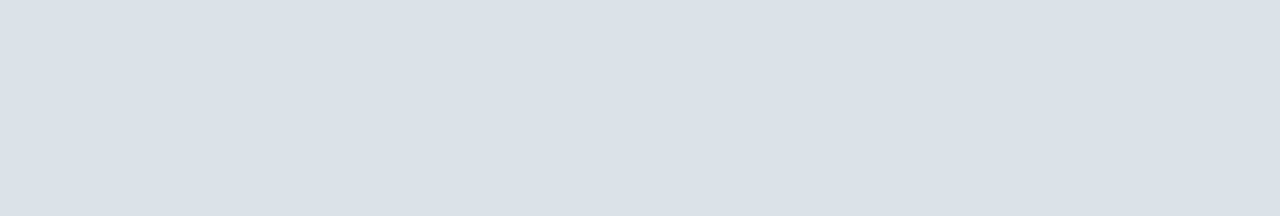
==== commit 320373d5: "styles changed  after meetup" ====
--- a/index.html
+++ b/index.html
@@ -10,7 +10,7 @@
 
 <body>
     <header>
-        <img src="images/logo_white.png" class="logo" alt="logo">
+      <a href="index.html"> <img src="images/logo_white.png" class="logo" alt="logo"></a>
         <label for="menu" class="burgerMenu">
             &#9776;
         </label>
@@ -36,8 +36,6 @@
 
 
 
-
-
     <div class="pimg1">
         <div class="ptext">
             <a  href="#portal" style="text-decoration: none" ><span class="border">
@@ -63,7 +61,7 @@
 
         <section class="section section-light" id="portal">
             <h2>So...Who Is Lars?</h2>
-            <p>Meet lars! An industry pig that has spent all of his life since birth inside a meat farm. Lars together with his family are only raised to be slaughtered 6 months later.Only pigs in movies spend their lives running across sprawling pastures and relaxing in the sun.The majority of pigs like Lars spend most of their lives in individual “gestation” crates. These crates are about 7 feet long and 2 feet wide—too small to allow the animals even to turn around.<br> <br> After being kept in an immobile state all their lives, their legs and lungs are so weak that the pigs can barely walk. But when they see space ahead of them, some of them begin running for the first time in their lives.
+            <p>Meet Lars! An industry pig that has spent all of his life since birth inside a meat farm. Lars together with his family are only raised to be slaughtered 6 months later. Only pigs in movies spend their lives running across sprawling pastures and relaxing in the sun.The majority of pigs like Lars spend most of their lives in individual “gestation” crates. These crates are about 7 feet long and 2 feet wide—too small to allow the animals even to turn around.<br> <br> After being kept in an immobile state all their lives, their legs and lungs are so weak that the pigs can barely walk. But when they see space ahead of them, some of them begin running for the first time in their lives.
                 Like fillies, they jump and buck, overjoyed with their first feel of freedom. Then, suddenly, they collapse and cannot get up. They can only lie there, trying to
                 breathe, their bodies racked with pain from abuse and neglect on the factory farms.
             </p>
@@ -74,21 +72,22 @@
         </video>
 
     <section class="section section-dark">
-        <h2>#THE CHALLENGE</h2>
-        <p>we care about farm animal welfare and we believe we can improve it by cutting down meat consumption. You can help us achieve that goal by using #loveANIMAls/
-          #careaboutANIMAls/
-           #ANIMAlfriendlycook or #cookANIMAlfriendly to raise awareness on ANIMA and the huge risks that come by eating meat.<br> <br>
-            <b><em>here is a preview of the steps to participate</em></b>
+        <h2 class="challenge">THE CHALLENGE</h2>
+       <em> <p class="challengeP">A small step for your diet - a big step for animal welfare</p></em>
+
+        <p>Lars’ fate depends on your diet. Change what’s on your plate just for one day and save Lars!
+Take part in the Meatless Day Challenge. Follow the steps below:<br> <br>
 
 
     </section>
     <div class="wrapperHome">
-        <div class="cardHp" >
-            <div class="front" > <img alt="" width="300" height="340" src="images/1.png"> </div>
-            <div class="back">
-                <div class="details">
-                    <h2>1st Step<br> <span>Add frame with #</span></h2>
-                    <p class="backP">to your profile picture on Facebook
+        <div class="cardHp">
+            <div class="front" > <img alt="" width="400px" height="350px"  src="images/1.png"> </div>
+            <div class="back">
+                <div class="details">
+                    <h2>1st Step<br> <span>Sign up for the challenge
+</span></h2>
+                    <p class="backP">You will get inspiring diet tips that will keep you motivated to eat healthy and meatless meals.
                     </p>
                     <div class="social-icons">
                         <a href="#"></a>
@@ -98,63 +97,68 @@
         </div>
 
         <div class="cardHp">
-            <div class="front"> <img alt="" width="300" height="340" src="images/2.png"> </div>
-            <div class="back">
-                <div class="details">
-                    <h2>2nd Step <br> <span>Stop</span></h2>
-                    <p class="backP">eating meat for at least one day</p>
-                    <div class="social-icons">
-                        <a href="#"></a>
-                    </div>
-                </div>
-            </div>
-        </div>
-
-        <div class="cardHp">
-            <div class="front"> <img alt="" width="300" height="340" src="images/3.png"> </div>
-            <div class="back">
-                <div class="details">
-                    <h2>3rd Step <br> <span>Take a picture</span></h2>
-                    <p class="backP">of one dish you cooked and post it on facebook</p>
-                    <div class="social-icons">
-                        <a href="#"></a>
-                    </div>
-                </div>
-            </div>
-        </div>
-
-        <div class="cardHp">
-            <div class="front"> <img alt="" width="300" height="340" src="images/4.png"> </div>
-            <div class="back">
-                <div class="details">
-                    <h2>4th Step <br> <span>Tag 3 friends</span></h2>
-                    <p class="backP"> and challenge them to cook with one "hero" ingredient you used</p>
-                    <div class="social-icons">
-                        <a href="#"></a>
-                    </div>
-                </div>
-            </div>
-        </div>
-
-        <div class="cardHp">
-            <div class="front"> <img alt="" width="300" height="340" src="images/5.png"> </div>
-            <div class="back">
-                <div class="details">
-                    <h2>5th Step <br> <span>Tagged friends</span></h2>
-                    <p class="backP"> can take the challenge and start cooking</p>
-                    <div class="social-icons">
-                        <a href="#"></a>
-                    </div>
-                </div>
-            </div>
-        </div>
-
-        <div class="cardHp">
-            <div class="front"> <img alt="" width="300" height="340" src="images/6_v2.png"> </div>
-            <div class="back">
-                <div class="details">
-                    <h2>6th Step <br> <span>No idea</span></h2>
-                    <p class="backP">i dont know</p>
+            <div class="front"> <img alt="" width="400px" height="350px"  src="images/2.png"> </div>
+            <div class="back">
+                <div class="details">
+                    <h2>2nd Step <br> <span>Add frame with #MeetlessDay</span></h2>
+                    <p class="backP"> to your profile on Facebook and show others that you care about farm animal welfare.
+</p>
+                    <div class="social-icons">
+                        <a href="#"></a>
+                    </div>
+                </div>
+            </div>
+        </div>
+
+        <div class="cardHp">
+            <div class="front"> <img alt="" width="400px" height="350px"  src="images/3.png"> </div>
+            <div class="back">
+                <div class="details">
+                    <h2>3rd Step <br> <span>Stop eating meat for at least 1 day a week.</span></h2>
+                    <p class="backP">Cook meatless meal with a ‘hero’ ingredient that we announce each Monday on the campaign’s fanpage on Facebook.</p>
+                    <div class="social-icons">
+                        <a href="#"></a>
+                    </div>
+                </div>
+            </div>
+        </div>
+
+        <div class="cardHp">
+            <div class="front"><img alt="" width="400px" height="350px"  src="images/4.png"> </div>
+            <div class="back">
+                <div class="details">
+                    <h2>4th Step <br> <span>Take a picture </span></h2>
+                    <p class="backP"> of the dish you cooked with a given ingredient and post it
+on FB.
+</p>
+                    <div class="social-icons">
+                        <a href="#"></a>
+                    </div>
+                </div>
+            </div>
+        </div>
+
+        <div class="cardHp">
+            <div class="front"><img alt="" width="400px" height="350px"  src="images/5.png"> </div>
+            <div class="back">
+                <div class="details">
+                    <h2>5th Step <br> <span>Tag 3 friends and challenge them</span></h2>
+                    <p class="backP"> to cook with the same ‘hero’ ingredient of the week.
+
+</p>
+                    <div class="social-icons">
+                        <a href="#"></a>
+                    </div>
+                </div>
+            </div>
+        </div>
+
+        <div class="cardHp">
+            <div class="front"> <img alt="" width="400px" height="350px"  src="images/6.png"> </div>
+            <div class="back">
+                <div class="details">
+                    <h2>6th Step <br> <span>Tagged friends </span></h2>
+                    <p class="backP">can have fun and cook a creative meatless dish</p>
                     <div class="social-icons">
                         <a href="#"></a>
                     </div>
@@ -163,11 +167,11 @@
         </div>
 
              <div class="cardHp">
-            <div class="front"> <img alt="" width="300" height="340" src="images/6_v2.png"> </div>
-            <div class="back">
-                <div class="details">
-                    <h2>6th Step <br> <span>No idea</span></h2>
-                    <p class="backP">i dont know</p>
+            <div class="front"><img alt="" width="400px" height="350px"  src="images/7.png"> </div>
+            <div class="back">
+                <div class="details">
+                    <h2>6th Step <br> <span>Go to ANIMA’’s website</span></h2>
+                    <p class="backP">and support the organization’s cause by becoming a member. </p>
                     <div class="social-icons">
                         <a href="#"></a>
                     </div>
@@ -180,21 +184,22 @@
     <div id="wrapperSignUp">
     <section class="section section-dark">
         <h2>The campaign!</h2>
-        <p>Our goal is to make you reduce the amount of meat you eat, the campaign challenges people to refrain from eating meat at least one day a week. Each of us can make a small change in diet that is going to make a significant change to the farm animal welfare.
+        <p>Meatless Day is an ongoing campaign and simultaneously a movement with a simple message: cut the meat, at least one day a week.
+Why you should care about it? Because our huge appetite for pork, beef, chicken and fish fuels mass production of cheap meat and violence against farm animals. <br><br>
+Each of us can make a small change in diet that is going to make a significant change to the farm animal welfare.
+Let’s start from our own plates!
+Sign up for the Meatless Day challenge. Get inspiring tips and recipes that can help you change your diet and improve farm animal welfare.
  </p>
     </section>
 
      <div class="container">
-    <img class="profile" src="images/sign_up.svg">
+    <img class="profile" src="images/sign_up_v2.svg">
     <h1> Sign Up</h1>
        <form>
-        <input type="text"  placeholder="Name" required>
+        <input type="text"  placeholder="Name"required>
         <input type= "text" placeholder="Surname" required>
         <input type="email" placeholder="Email">
         <input  type="submit" value="Sign up">
-
-
-
     </form>
    </div>
    </div>
@@ -203,7 +208,7 @@
 
     <div class="pimg4">
         <div class="ptext">
-            <a target="_blank" href="https://anima.dk/"><span class="border" id="aboutText">
+            <a target="_blank" style="text-decoration: none"  href="https://anima.dk/"><span class="border" id="aboutText">
                 Anima Website!
             </span></a>
         </div>
--- a/style.css
+++ b/style.css
@@ -1,23 +1,50 @@
+@font-face {
+    font-family: champBold;
+    src: url(fonts/Champagne&LimousinesBold.ttf);
+}
+
+@font-face {
+    font-family: champRegular;
+    src: url(.//fonts/Champagne&Limousines.ttf);
+}
+
 body,
 html {
     overflow-x: hidden;
-    height:100%;
+    height: 100%;
     margin: 0;
-    font-size: 1em;
-    font-family: "Lato", sans-serif;
+    font-size: 1.1em;
     font-weight: 400;
     line-height: 1.8em;
     color: #666;
-    background-color: #3C6D65;
+    background-color: #dbe2e8;
     -webkit-overflow-scrolling: touch;
     scroll-behavior: smooth;
-}
+    font-family: champBold;
+
+}
+
+
+
 
 
 #ourTeam {
     background-color: rgba(51, 51, 51, 0.8);
 
 
+}
+
+* h1,
+h2,
+h3,
+h4,
+h5,
+h6 {
+    font-family: champBold;
+}
+
+* p {
+    font-family: champRegular;
 }
 
 /********NAVBAR **********************************************/
@@ -26,7 +53,7 @@
     margin: 0;
     padding: 0;
     display: flex;
-    background: rgba(51, 51, 51, 0.8);
+    background: #495761;
     justify-content: center;
     align-items: center;
     padding: 1.1em;
@@ -68,7 +95,7 @@
     left: 0;
     width: 100%;
     height: 100%;
-    background: #ff497c;
+    background: #52bbb5;
     transition: transform 1s;
     transform-origin: right;
     transform: scaleX(0);
@@ -95,7 +122,9 @@
 #menu {
     display: none;
 
-}#menu1:checked ~ nav {
+}
+
+#menu1:checked ~ nav {
     display: block;
 
 }
@@ -106,16 +135,16 @@
 }
 
 .burgerMenu {
-    float: right;
     position: absolute;
     top: 0;
     right: 0;
     z-index: 2;
-    color: yellowgreen;
+    color: #d06f5f;
     margin-right: 1.5em;
     margin-top: .5em;
-    font-size: 2em;
+    font-size: 2.6em;
     cursor: pointer;
+
 }
 
 
@@ -227,7 +256,7 @@
 }
 
 .section-dark {
-    background-color: #282e34;
+    background-color: #495761;
     color: #ddd;
 }
 
@@ -245,10 +274,10 @@
 
 
 .ptext .border {
-    background-color: #111;
+    background-color: #495761;
     color: #fff;
     padding: 1.2em;
-
+    -webkit-box-shadow: 10px 20px 50px 10px rgba(0, 0, 0, 0.5);
 }
 
 .ptext .border.transp {
@@ -262,17 +291,17 @@
 }
 
 #aboutText:hover {
-    background-color: #ff497c;
+    background-color: #d06f5f;
 }
 
 
 @keyframes glow {
     from {
-        box-shadow: 0 0 10px -10px #aef4af;
+        box-shadow: 0 0 10px -10px #fac0b4;
     }
 
     to {
-        box-shadow: 0 0 10px 10px #a4f287;
+        box-shadow: 0 0 10px 10px #fac0b4;
     }
 }
 
@@ -400,8 +429,9 @@
 
 
 .logo {
-    width: 125px;
-    height: 125px;
+    top: 0;
+    left: 0;
+    width: 10vw;
     position: absolute;
     z-index: 1;
     margin-left: 1em;
@@ -590,8 +620,7 @@
     top: 50%;
     left: 50%;
     transform: translate(-50%, -50%);
-    height: 35vh;
-    width: 35vh;
+    width: 25vw;
 }
 
 /********end of preloader */
@@ -606,21 +635,24 @@
 
 
 }
+
 
 .cardHp {
     position: relative;
     top: 50%;
     left: 50%;
     transform: translate(-50%, -50%);
-    width: 300px;
-    height: 340px;
+    width: 400px;
+    height: 350px;
     transform-style: preserve-3d;
     perspective: 600px;
     transition: 0.5s;
-
-
-
-}
+    box-shadow:  0 5px 8px 0 rgba(0, 0, 0, .2), 0 7px 20px 0 rgba(0, 0, 0, .17);
+
+
+
+}
+
 
 .cardHp .front {
     position: absolute;
@@ -636,6 +668,7 @@
 
 .cardHp:hover .front {
     transform: rotateX(-180deg);
+
 
 
 
@@ -712,7 +745,7 @@
 
 .wrapperHome {
     display: grid;
-    grid-template-columns: repeat(auto-fit, minmax(300px, 2fr));
+    grid-template-columns: repeat(auto-fit, minmax(400px, 2fr));
     grid-gap: 2em;
     padding: 0 1em;
     padding-top: 1em;
@@ -726,7 +759,7 @@
 .container {
     width: 45vw;
     height: 45vh;
-    background: #282e34;
+    background: #495761;
     color: #fff;
     top: 50%;
     left: 50%;
@@ -744,55 +777,56 @@
     left: calc(50% - 50px);
 }
 
-h1{
-margin: 0;
+h1 {
+    margin: 0;
     padding: 0 0 20px;
     text-align: center;
     font-size: 35px;
-    color:   #fff
-
+    color: #fff
 }
 
 
 .container input {
-width: 100%;
+    width: 100%;
     margin-bottom: 25px;
-
-}
-
-.container  input[type="text"] , [type="email"]
-{
-    border:none;
-    border-bottom: 3px solid #EC7756;
+    color: #fff;
+
+
+}
+
+.container input[type="text"],
+[type="email"] {
+    border: none;
+    border-bottom: 1.5px solid rgba(0, 0, 0, 0.27);
     background: transparent;
-     outline: none;
+    outline: none;
     height: 50px;
-    color: #fff;
     font-size: 16px;
-
-}
-
-.container  input[type="submit"]
-{
-    border:none;
-
-    background: #EC7756;
+    font-family: champRegular;
+
+}
+
+.container input[type="submit"] {
+    border: none;
+    font-family: champBold;
+    background: #52bbb5;
     height: 40px;
     font-size: 25px;
-     outline: none;
-}
-
-.container  input[type="submit"]:hover
-{
-color: aliceblue;
-    background-color: #ea5045
-
-}
-
-
-
-#wrapperSignUp{
- display: grid;
+    outline: none;
+}
+
+.container input[type="submit"]:hover {
+    color: aliceblue;
+    background-color: rgb(69, 159, 154);
+    transition: .4s;
+
+
+}
+
+
+
+#wrapperSignUp {
+    display: grid;
     grid-template-columns: repeat(auto-fit, minmax(550px, 2fr));
 }
 
@@ -808,7 +842,14 @@
 
 
 
-
+.challenge {
+    font-size: 3.3rem;
+}
+
+.challengeP {
+    font-size: 1.8em;
+    color: #fac0b4;
+}
 
 
 
@@ -928,12 +969,22 @@
 
 }
 
-.closeBtn, .closeBtn1,.closeBtn2, .closeBtn3,.closeBtn4, .closeBtn5 {
+.closeBtn,
+.closeBtn1,
+.closeBtn2,
+.closeBtn3,
+.closeBtn4,
+.closeBtn5 {
     color: gray;
     font-size: 2em;
 }
 
-.closeBtn:hover, .closeBtn1:hover, .closeBtn2:hover, .closeBtn3:hover, .closeBtn4:hover, .closeBtn5:hover {
+.closeBtn:hover,
+.closeBtn1:hover,
+.closeBtn2:hover,
+.closeBtn3:hover,
+.closeBtn4:hover,
+.closeBtn5:hover {
     color: #000;
     cursor: pointer;
 }
@@ -961,14 +1012,20 @@
 
     }
 
-#wrapperSignUp{
-    grid-gap: 5em;
-    margin: 0 auto;
-    position: relative;
-    justify-content: center;
-    align-items: center;
-    }
-
+    #wrapperSignUp {
+        grid-gap: 5em;
+        margin: 0 auto;
+        position: relative;
+        justify-content: center;
+        align-items: center;
+    }
+
+    .logo {
+        width: 15vw;
+
+
+
+    }
 }
 
 
@@ -999,6 +1056,7 @@
         background-image: url(images/larsMobile.jpg);
         background-position: center;
     }
+
 
 
 
@@ -1072,20 +1130,29 @@
         grid-auto-rows: 1fr 1fr;
     }
 
-
-
-}
-
+    .logo {
+        width: 25vw;
+
+
+
+    }
+
+    .overlayPicture {
+        width: 70vw;
+
+
+    }
+}
 
 @media all and (max-width: 425px) {
     .wrapperHome {
-    display: grid;
-    grid-template-columns: repeat(auto-fit, minmax(200px, 2fr));
-    grid-gap: 2em;
-    padding: 0 1em;
-    padding-top: 1em;
-    padding-bottom: 1em;
-}
+        display: grid;
+        grid-template-columns: repeat(auto-fit, minmax(200px, 2fr));
+        grid-gap: 2em;
+        padding: 0 1em;
+        padding-top: 1em;
+        padding-bottom: 1em;
+    }
 
 }
 
@@ -1171,4 +1238,3 @@
 
 
 
-
